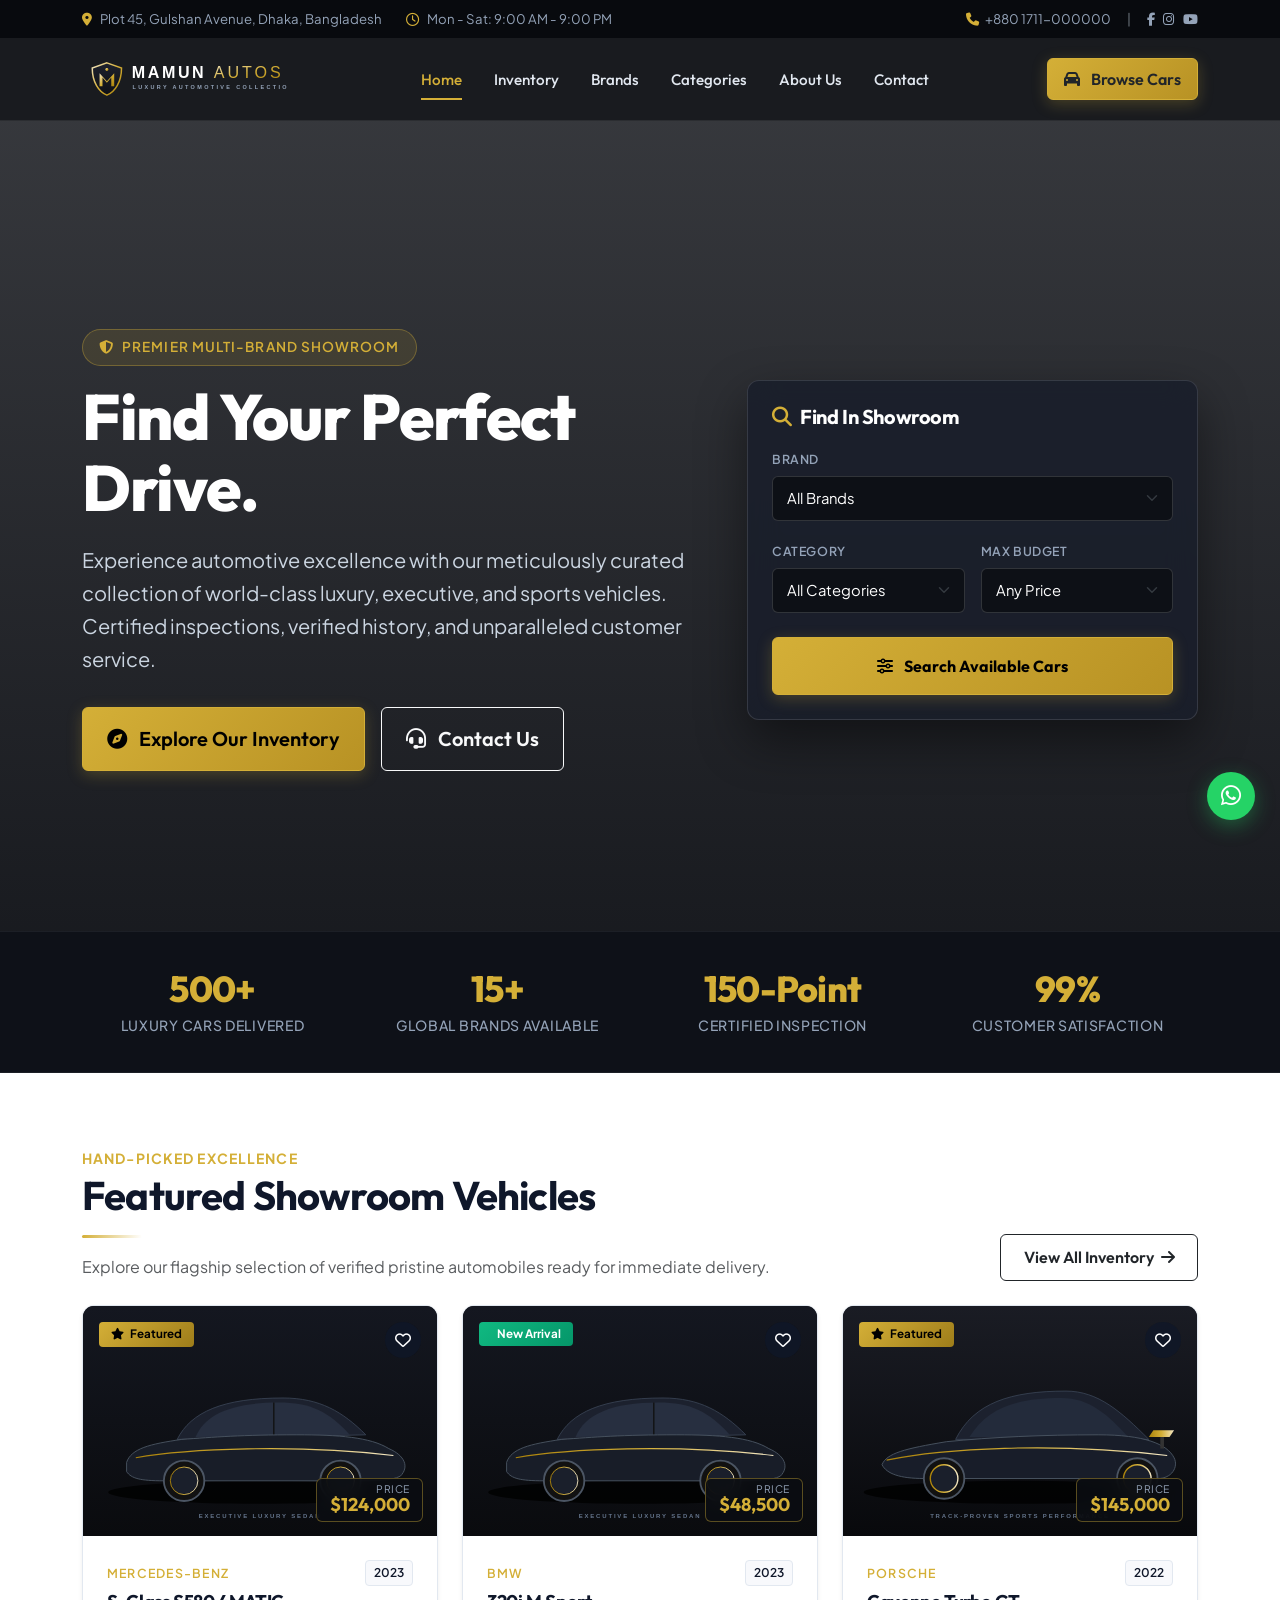
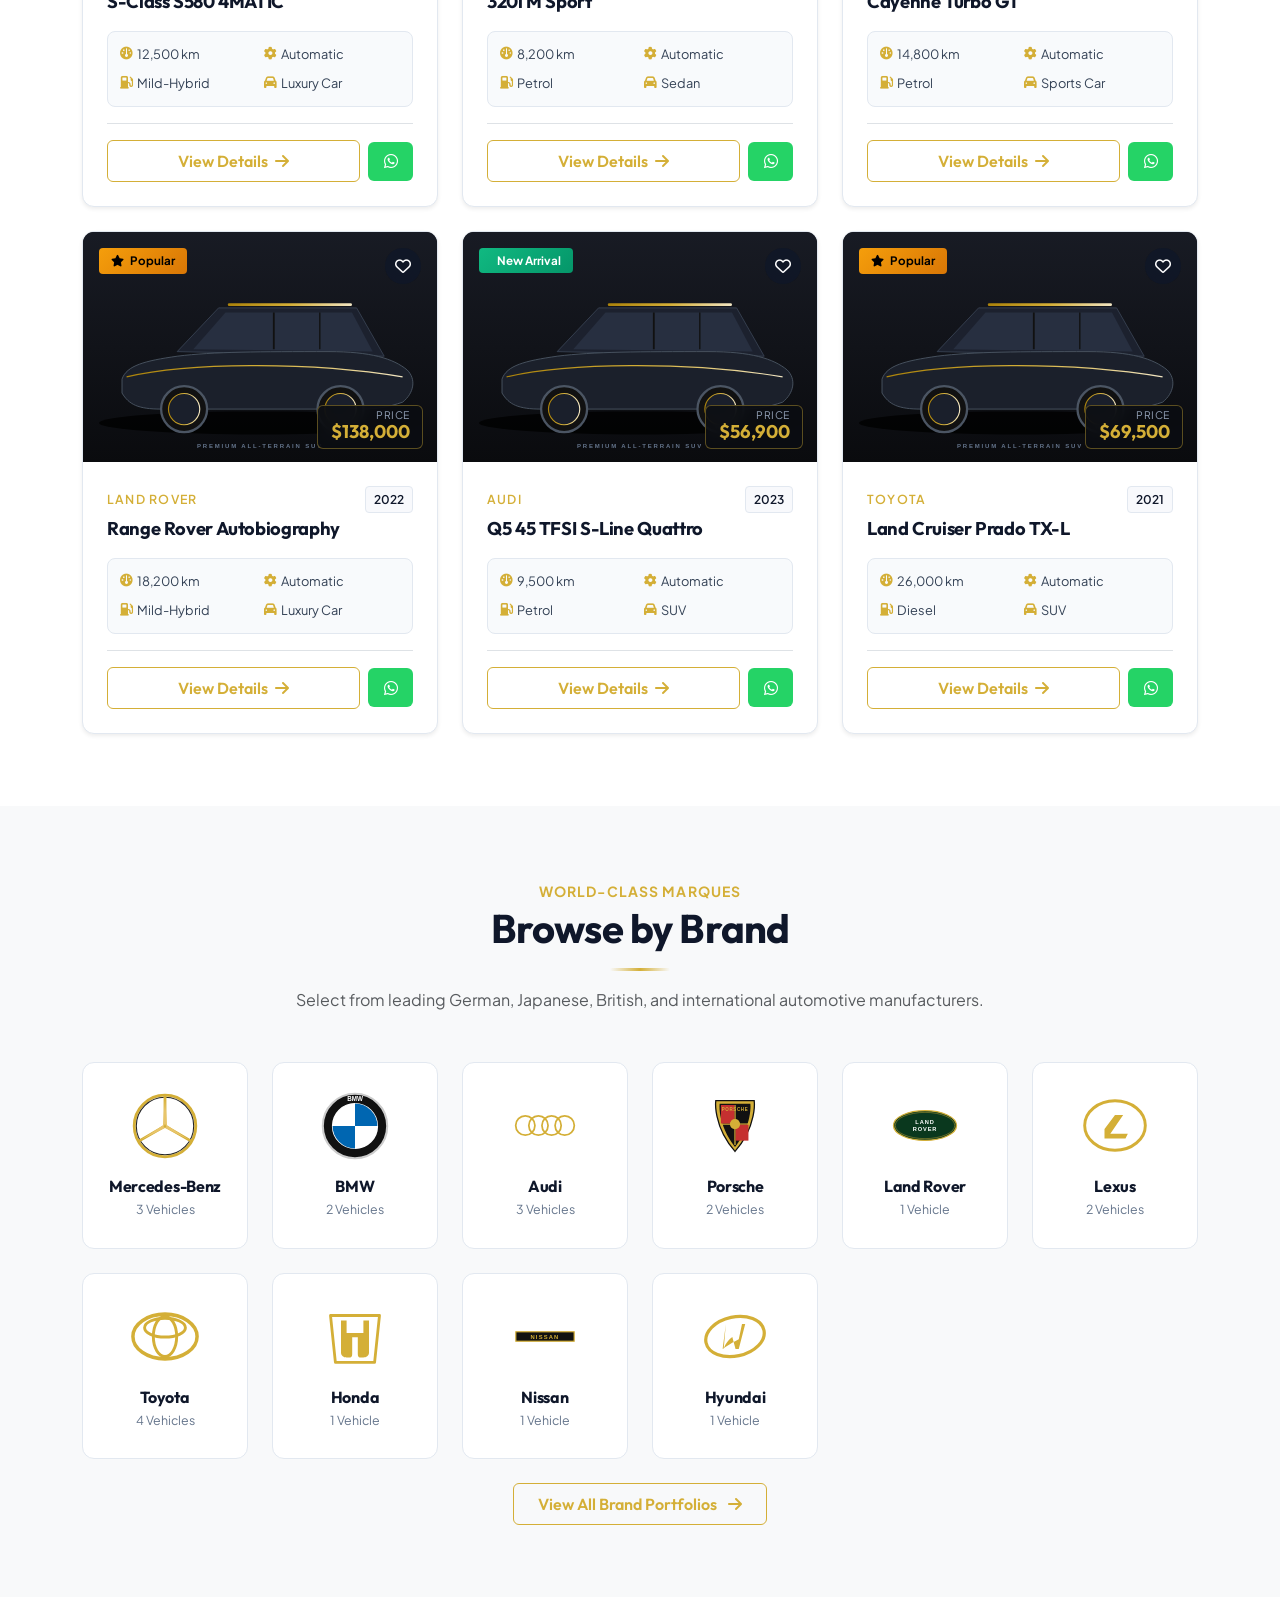
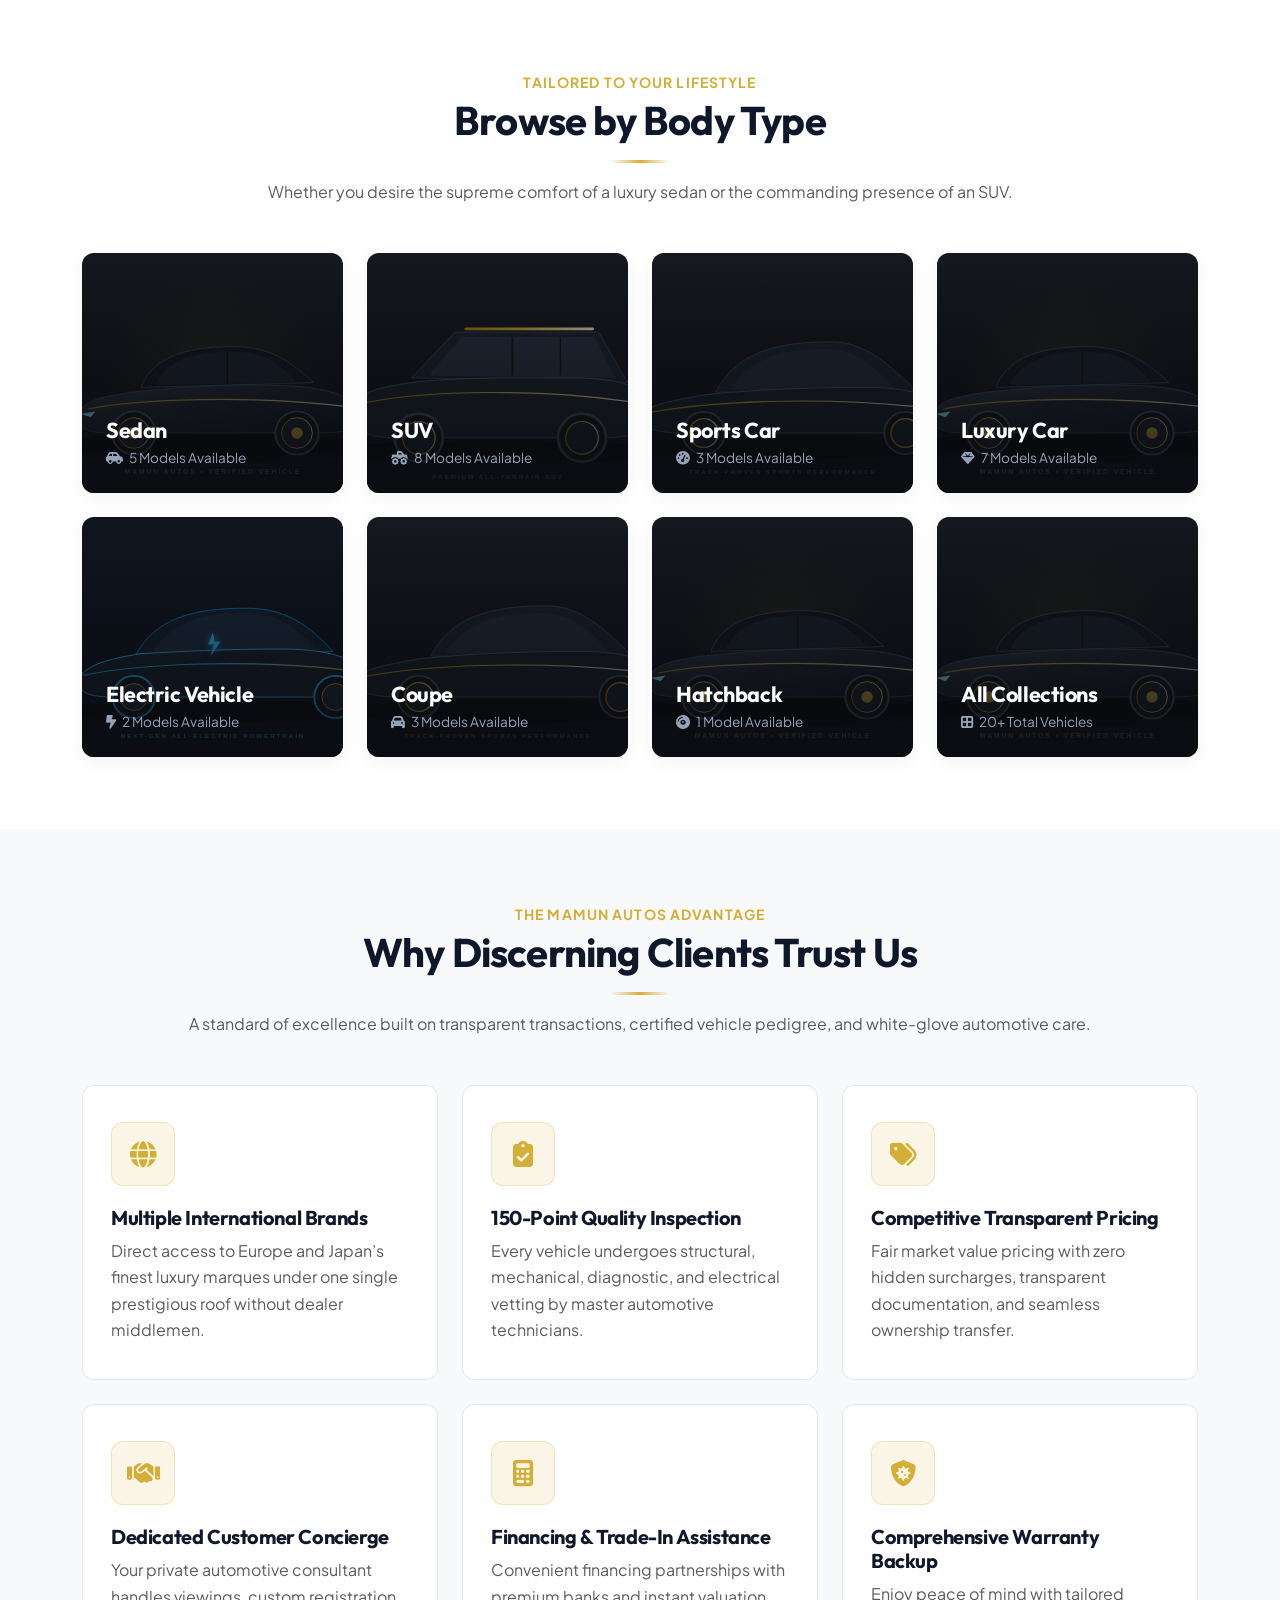
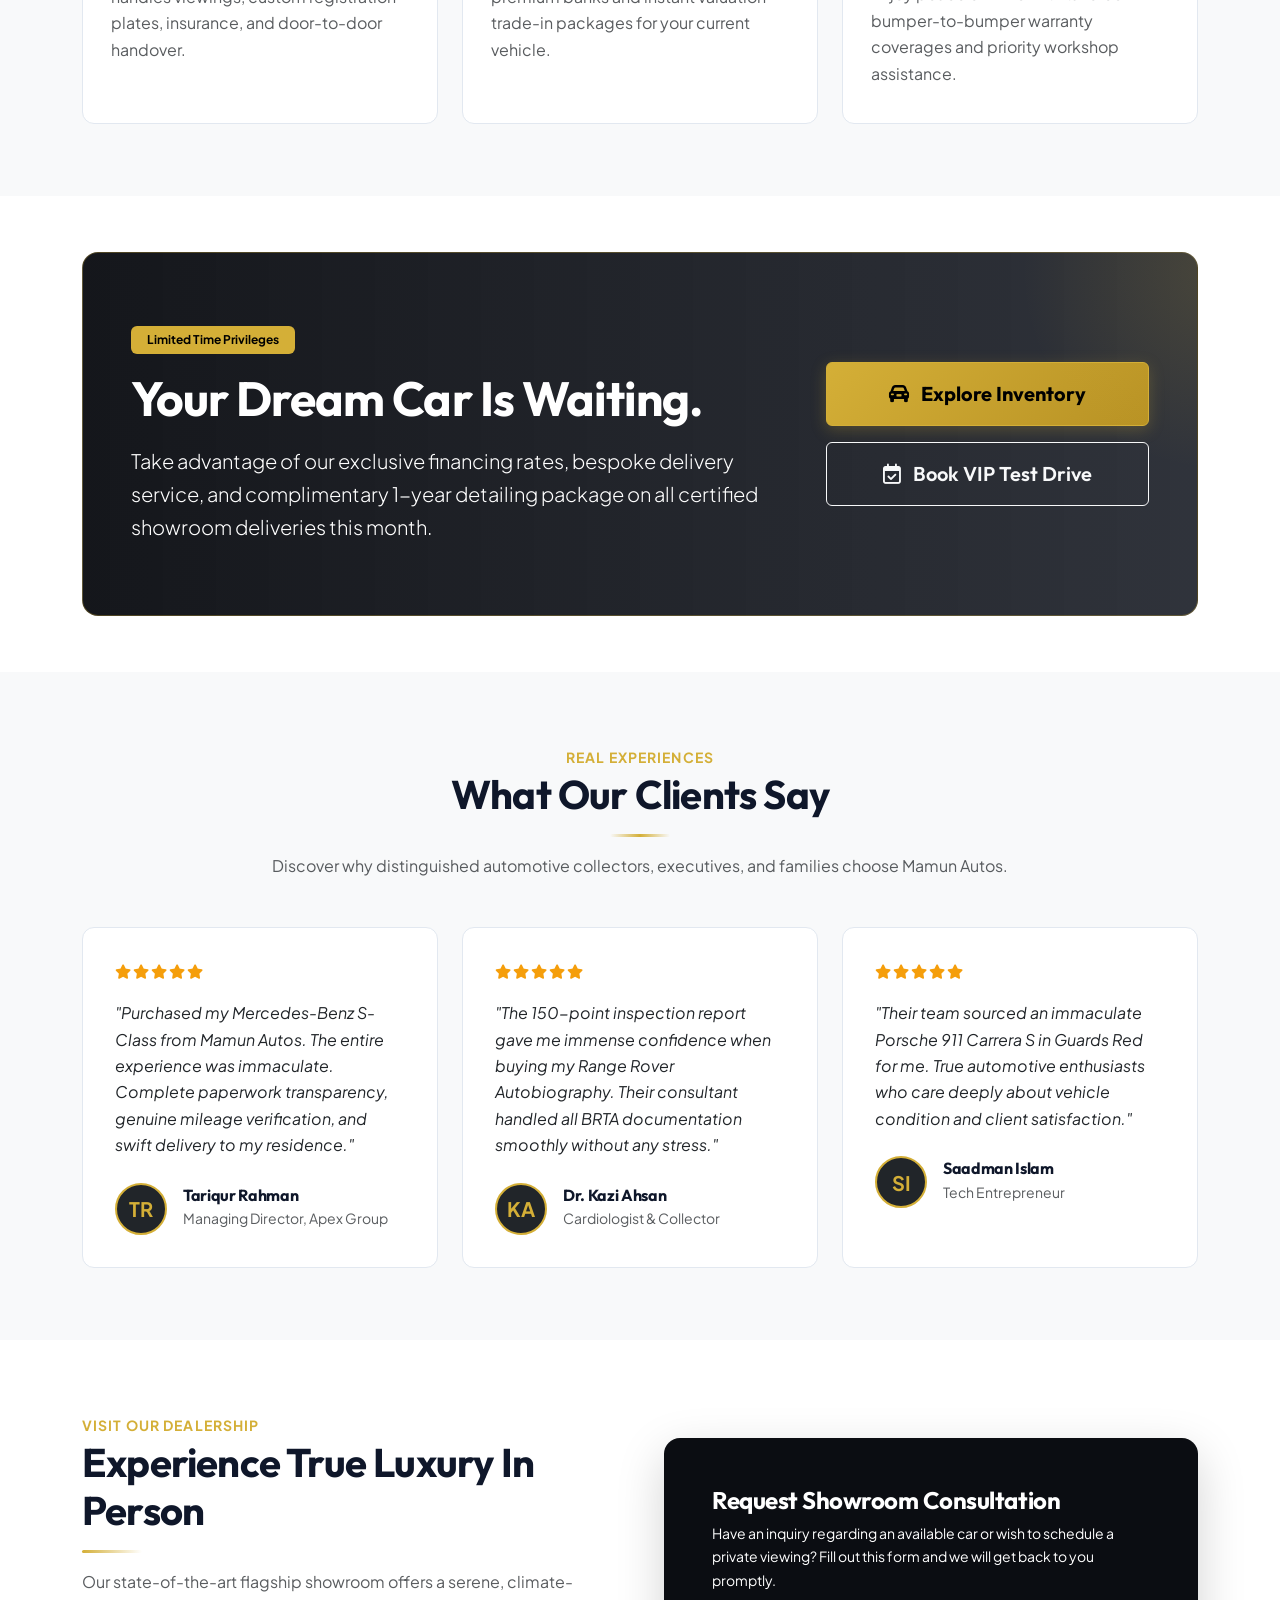
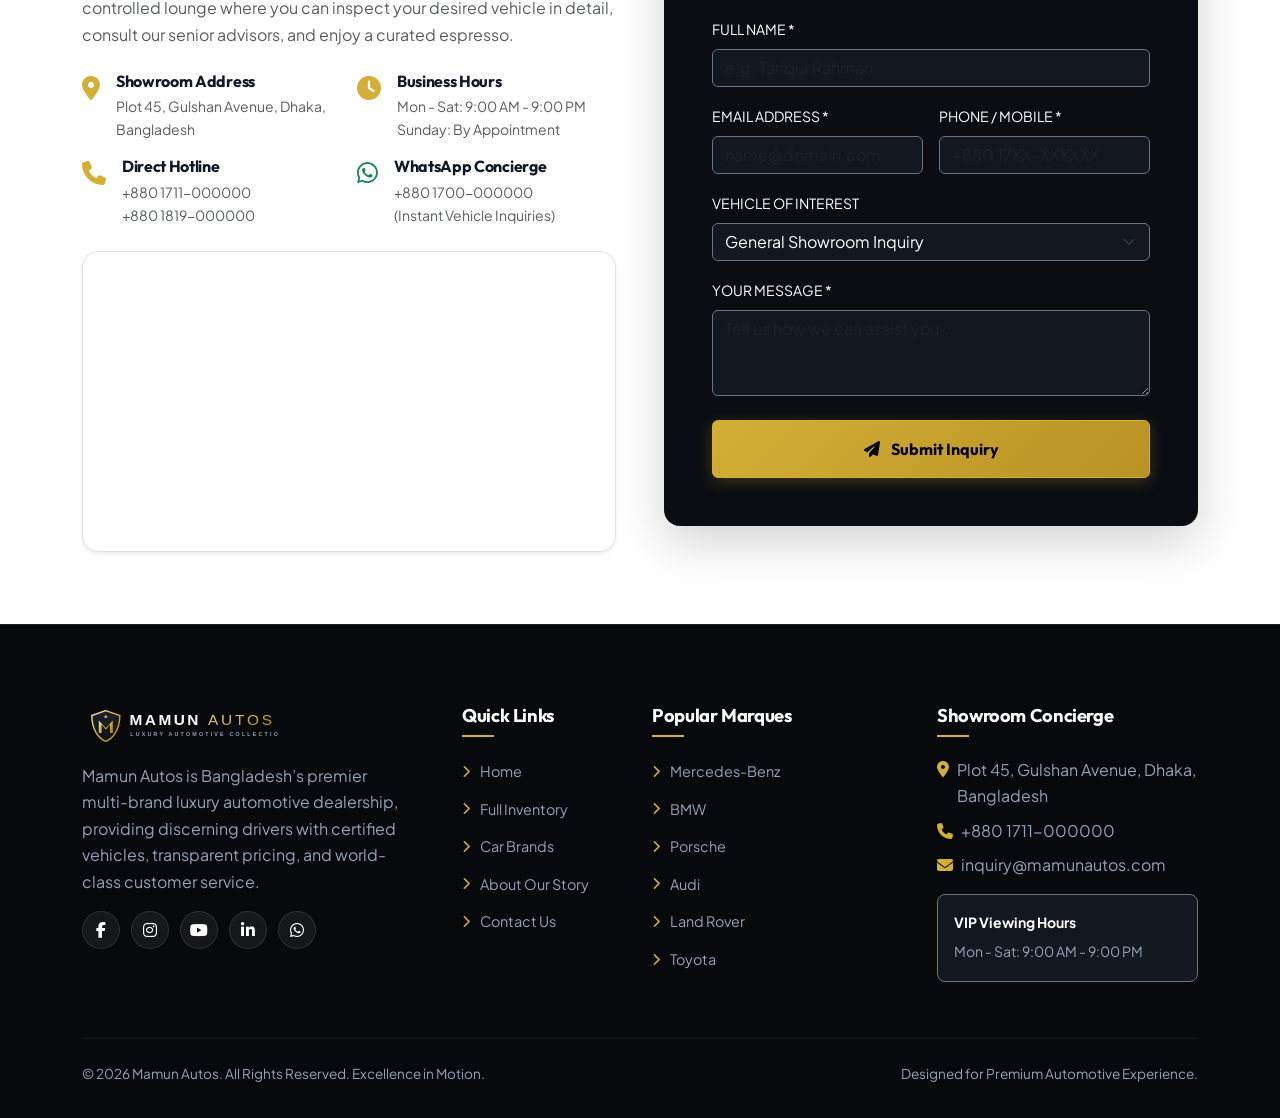
==== index.html @ 2d5beb97 "Initial Layout Designed" ====
<!DOCTYPE html>
<html lang="en">
<head>
  <meta charset="UTF-8">
  <meta name="viewport" content="width=device-width, initial-scale=1.0">
  <title>Mamun Autos | Premium & Luxury Multi-Brand Car Showroom</title>
  <meta name="description" content="Discover premium luxury and sports automobiles at Mamun Autos. Authorized international multi-brand car showroom featuring Mercedes-Benz, BMW, Porsche, Audi, Range Rover, and Toyota.">
  
  <!-- Favicon -->
  <link rel="icon" type="image/svg+xml" href="assets/images/brands/mercedes.svg">
  
  <!-- Google Fonts: Outfit & Plus Jakarta Sans -->
  <link rel="preconnect" href="https://fonts.googleapis.com">
  <link rel="preconnect" href="https://fonts.gstatic.com" crossorigin>
  <link href="https://fonts.googleapis.com/css2?family=Outfit:wght@400;500;600;700;800&family=Plus+Jakarta+Sans:wght@400;500;600;700&display=swap" rel="stylesheet">
  
  <!-- Bootstrap 5.3 CSS -->
  <link href="https://cdn.jsdelivr.net/npm/bootstrap@5.3.3/dist/css/bootstrap.min.css" rel="stylesheet">
  
  <!-- Font Awesome Icons -->
  <link rel="stylesheet" href="https://cdnjs.cloudflare.com/ajax/libs/font-awesome/6.5.1/css/all.min.css">
  
  <!-- Custom Stylesheet -->
  <link rel="stylesheet" href="assets/css/style.css">
</head>
<body>

  <!-- Top Announcement Bar -->
  <div class="top-bar py-2 d-none d-md-block">
    <div class="container">
      <div class="row align-items-center">
        <div class="col-md-7">
          <div class="d-flex align-items-center gap-4">
            <span><i class="fa-solid fa-location-dot text-gold me-2"></i>Plot 45, Gulshan Avenue, Dhaka, Bangladesh</span>
            <span><i class="fa-regular fa-clock text-gold me-2"></i>Mon - Sat: 9:00 AM - 9:00 PM</span>
          </div>
        </div>
        <div class="col-md-5 text-end">
          <div class="d-flex align-items-center justify-content-end gap-3">
            <a href="tel:+8801711000000"><i class="fa-solid fa-phone text-gold me-1"></i> +880 1711-000000</a>
            <span class="text-secondary">|</span>
            <div class="d-inline-flex gap-2">
              <a href="https://facebook.com" target="_blank" aria-label="Facebook"><i class="fa-brands fa-facebook-f"></i></a>
              <a href="https://instagram.com" target="_blank" aria-label="Instagram"><i class="fa-brands fa-instagram"></i></a>
              <a href="https://youtube.com" target="_blank" aria-label="YouTube"><i class="fa-brands fa-youtube"></i></a>
            </div>
          </div>
        </div>
      </div>
    </div>
  </div>

  <!-- Main Navigation Bar -->
  <nav class="navbar navbar-expand-lg navbar-custom sticky-top">
    <div class="container">
      <a class="navbar-brand d-flex align-items-center" href="index.html">
        <img src="assets/images/logo.svg" alt="Mamun Autos Logo" height="42">
      </a>
      
      <button class="navbar-toggler border-0 text-white" type="button" data-bs-toggle="collapse" data-bs-target="#navbarContent" aria-controls="navbarContent" aria-expanded="false" aria-label="Toggle navigation">
        <i class="fa-solid fa-bars fs-3 text-gold"></i>
      </button>

      <div class="collapse navbar-collapse" id="navbarContent">
        <ul class="navbar-nav mx-auto mb-2 mb-lg-0">
          <li class="nav-item">
            <a class="nav-link active" href="index.html">Home</a>
          </li>
          <li class="nav-item">
            <a class="nav-link" href="inventory.html">Inventory</a>
          </li>
          <li class="nav-item">
            <a class="nav-link" href="brands.html">Brands</a>
          </li>
          <li class="nav-item">
            <a class="nav-link" href="#categoriesSection">Categories</a>
          </li>
          <li class="nav-item">
            <a class="nav-link" href="about.html">About Us</a>
          </li>
          <li class="nav-item">
            <a class="nav-link" href="contact.html">Contact</a>
          </li>
        </ul>
        
        <div class="d-flex align-items-center gap-3">
          <a href="inventory.html" class="btn btn-gold text-dark px-3 py-2 fw-semibold">
            <i class="fa-solid fa-car me-2"></i> Browse Cars
          </a>
        </div>
      </div>
    </div>
  </nav>

  <!-- Hero Section -->
  <header class="hero-section">
    <div class="container">
      <div class="row align-items-center">
        <div class="col-lg-7 mb-5 mb-lg-0">
          <span class="hero-badge mb-3">
            <i class="fa-solid fa-shield-halved"></i> Premier Multi-Brand Showroom
          </span>
          <h1 class="hero-title">Find Your Perfect Drive.</h1>
          <p class="hero-lead">
            Experience automotive excellence with our meticulously curated collection of world-class luxury, executive, and sports vehicles. Certified inspections, verified history, and unparalleled customer service.
          </p>
          <div class="d-flex flex-wrap gap-3">
            <a href="inventory.html" class="btn btn-gold btn-lg px-4 py-3">
              <i class="fa-solid fa-compass me-2"></i> Explore Our Inventory
            </a>
            <a href="contact.html" class="btn btn-outline-light btn-lg px-4 py-3">
              <i class="fa-solid fa-headset me-2"></i> Contact Us
            </a>
          </div>
        </div>
        
        <div class="col-lg-5">
          <!-- Hero Search Box -->
          <div class="hero-search-box">
            <div class="d-flex align-items-center gap-2 mb-3">
              <i class="fa-solid fa-magnifying-glass text-gold fs-5"></i>
              <h5 class="text-white mb-0 font-heading">Find In Showroom</h5>
            </div>
            
            <form id="heroSearchForm" class="row g-3">
              <div class="col-12">
                <label for="heroSearchBrand" class="form-label">Brand</label>
                <select id="heroSearchBrand" class="form-select">
                  <option value="all">All Brands</option>
                  <option value="Mercedes-Benz">Mercedes-Benz</option>
                  <option value="BMW">BMW</option>
                  <option value="Porsche">Porsche</option>
                  <option value="Audi">Audi</option>
                  <option value="Land Rover">Land Rover</option>
                  <option value="Lexus">Lexus</option>
                  <option value="Toyota">Toyota</option>
                  <option value="Honda">Honda</option>
                  <option value="Nissan">Nissan</option>
                  <option value="Hyundai">Hyundai</option>
                </select>
              </div>

              <div class="col-md-6">
                <label for="heroSearchCategory" class="form-label">Category</label>
                <select id="heroSearchCategory" class="form-select">
                  <option value="all">All Categories</option>
                  <option value="Sedan">Sedan</option>
                  <option value="SUV">SUV</option>
                  <option value="Sports Car">Sports Car</option>
                  <option value="Luxury Car">Luxury Car</option>
                  <option value="Electric Vehicle">Electric Vehicle</option>
                </select>
              </div>

              <div class="col-md-6">
                <label for="heroSearchPrice" class="form-label">Max Budget</label>
                <select id="heroSearchPrice" class="form-select">
                  <option value="all">Any Price</option>
                  <option value="40000">Under $40,000</option>
                  <option value="70000">Under $70,000</option>
                  <option value="100000">Under $100,000</option>
                  <option value="150000">Under $150,000</option>
                </select>
              </div>

              <div class="col-12 mt-4">
                <button type="submit" class="btn btn-gold w-100 py-3 fw-bold">
                  <i class="fa-solid fa-sliders me-2"></i> Search Available Cars
                </button>
              </div>
            </form>
          </div>
        </div>
      </div>
    </div>
  </header>

  <!-- Key Statistics Ribbon -->
  <section class="stats-ribbon">
    <div class="container">
      <div class="row g-4 text-center">
        <div class="col-6 col-md-3">
          <div class="stat-item">
            <h3>500+</h3>
            <p>Luxury Cars Delivered</p>
          </div>
        </div>
        <div class="col-6 col-md-3">
          <div class="stat-item">
            <h3>15+</h3>
            <p>Global Brands Available</p>
          </div>
        </div>
        <div class="col-6 col-md-3">
          <div class="stat-item">
            <h3>150-Point</h3>
            <p>Certified Inspection</p>
          </div>
        </div>
        <div class="col-6 col-md-3">
          <div class="stat-item">
            <h3>99%</h3>
            <p>Customer Satisfaction</p>
          </div>
        </div>
      </div>
    </div>
  </section>

  <!-- Featured Cars Section -->
  <section class="py-5 bg-white" id="featuredSection">
    <div class="container py-4">
      <div class="row align-items-end mb-4">
        <div class="col-lg-8">
          <span class="text-gold fw-bold text-uppercase tracking-wider small">Hand-Picked Excellence</span>
          <h2 class="display-6 fw-bold mb-2">Featured Showroom Vehicles</h2>
          <div class="gold-divider"></div>
          <p class="text-muted mb-0">Explore our flagship selection of verified pristine automobiles ready for immediate delivery.</p>
        </div>
        <div class="col-lg-4 text-lg-end mt-3 mt-lg-0">
          <a href="inventory.html" class="btn btn-outline-dark fw-semibold">
            View All Inventory <i class="fa-solid fa-arrow-right ms-1"></i>
          </a>
        </div>
      </div>

      <!-- Featured Car Cards Container -->
      <div class="row g-4" id="homeFeaturedCars">
        <!-- Rendered dynamically by script -->
      </div>
    </div>
  </section>

  <!-- Browse by Brand Section -->
  <section class="py-5 bg-light" id="brandsSection">
    <div class="container py-4">
      <div class="text-center max-w-700 mx-auto mb-5">
        <span class="text-gold fw-bold text-uppercase tracking-wider small">World-Class Marques</span>
        <h2 class="display-6 fw-bold mb-2">Browse by Brand</h2>
        <div class="gold-divider center"></div>
        <p class="text-muted">Select from leading German, Japanese, British, and international automotive manufacturers.</p>
      </div>

      <div class="row g-3 g-md-4">
        <!-- Brand Cards -->
        <div class="col-6 col-md-4 col-lg-2-4 col-xl-2">
          <a href="inventory.html?brand=Mercedes-Benz" class="brand-card">
            <div class="brand-logo-wrap">
              <img src="assets/images/brands/mercedes.svg" alt="Mercedes-Benz">
            </div>
            <h6 class="brand-name">Mercedes-Benz</h6>
            <span class="brand-count">3 Vehicles</span>
          </a>
        </div>
        <div class="col-6 col-md-4 col-lg-2-4 col-xl-2">
          <a href="inventory.html?brand=BMW" class="brand-card">
            <div class="brand-logo-wrap">
              <img src="assets/images/brands/bmw.svg" alt="BMW">
            </div>
            <h6 class="brand-name">BMW</h6>
            <span class="brand-count">2 Vehicles</span>
          </a>
        </div>
        <div class="col-6 col-md-4 col-lg-2-4 col-xl-2">
          <a href="inventory.html?brand=Audi" class="brand-card">
            <div class="brand-logo-wrap">
              <img src="assets/images/brands/audi.svg" alt="Audi">
            </div>
            <h6 class="brand-name">Audi</h6>
            <span class="brand-count">3 Vehicles</span>
          </a>
        </div>
        <div class="col-6 col-md-4 col-lg-2-4 col-xl-2">
          <a href="inventory.html?brand=Porsche" class="brand-card">
            <div class="brand-logo-wrap">
              <img src="assets/images/brands/porsche.svg" alt="Porsche">
            </div>
            <h6 class="brand-name">Porsche</h6>
            <span class="brand-count">2 Vehicles</span>
          </a>
        </div>
        <div class="col-6 col-md-4 col-lg-2-4 col-xl-2">
          <a href="inventory.html?brand=Land%20Rover" class="brand-card">
            <div class="brand-logo-wrap">
              <img src="assets/images/brands/land-rover.svg" alt="Land Rover">
            </div>
            <h6 class="brand-name">Land Rover</h6>
            <span class="brand-count">1 Vehicle</span>
          </a>
        </div>
        <div class="col-6 col-md-4 col-lg-2-4 col-xl-2">
          <a href="inventory.html?brand=Lexus" class="brand-card">
            <div class="brand-logo-wrap">
              <img src="assets/images/brands/lexus.svg" alt="Lexus">
            </div>
            <h6 class="brand-name">Lexus</h6>
            <span class="brand-count">2 Vehicles</span>
          </a>
        </div>
        <div class="col-6 col-md-4 col-lg-2-4 col-xl-2">
          <a href="inventory.html?brand=Toyota" class="brand-card">
            <div class="brand-logo-wrap">
              <img src="assets/images/brands/toyota.svg" alt="Toyota">
            </div>
            <h6 class="brand-name">Toyota</h6>
            <span class="brand-count">4 Vehicles</span>
          </a>
        </div>
        <div class="col-6 col-md-4 col-lg-2-4 col-xl-2">
          <a href="inventory.html?brand=Honda" class="brand-card">
            <div class="brand-logo-wrap">
              <img src="assets/images/brands/honda.svg" alt="Honda">
            </div>
            <h6 class="brand-name">Honda</h6>
            <span class="brand-count">1 Vehicle</span>
          </a>
        </div>
        <div class="col-6 col-md-4 col-lg-2-4 col-xl-2">
          <a href="inventory.html?brand=Nissan" class="brand-card">
            <div class="brand-logo-wrap">
              <img src="assets/images/brands/nissan.svg" alt="Nissan">
            </div>
            <h6 class="brand-name">Nissan</h6>
            <span class="brand-count">1 Vehicle</span>
          </a>
        </div>
        <div class="col-6 col-md-4 col-lg-2-4 col-xl-2">
          <a href="inventory.html?brand=Hyundai" class="brand-card">
            <div class="brand-logo-wrap">
              <img src="assets/images/brands/hyundai.svg" alt="Hyundai">
            </div>
            <h6 class="brand-name">Hyundai</h6>
            <span class="brand-count">1 Vehicle</span>
          </a>
        </div>
      </div>

      <div class="text-center mt-4">
        <a href="brands.html" class="btn btn-outline-gold px-4 py-2">
          View All Brand Portfolios <i class="fa-solid fa-arrow-right ms-2"></i>
        </a>
      </div>
    </div>
  </section>

  <!-- Browse by Category Section -->
  <section class="py-5 bg-white" id="categoriesSection">
    <div class="container py-4">
      <div class="text-center max-w-700 mx-auto mb-5">
        <span class="text-gold fw-bold text-uppercase tracking-wider small">Tailored to Your Lifestyle</span>
        <h2 class="display-6 fw-bold mb-2">Browse by Body Type</h2>
        <div class="gold-divider center"></div>
        <p class="text-muted">Whether you desire the supreme comfort of a luxury sedan or the commanding presence of an SUV.</p>
      </div>

      <div class="row g-4">
        <div class="col-12 col-sm-6 col-lg-3">
          <a href="inventory.html?category=Sedan" class="category-card">
            <img src="https://images.unsplash.com/photo-1617814076367-b759c7d7e738?auto=format&fit=crop&w=600&q=80" alt="Sedan Category" onerror="this.src='assets/images/cars/placeholder-car.svg'">
            <div class="category-overlay">
              <h5 class="category-title">Sedan</h5>
              <span class="category-count"><i class="fa-solid fa-car-side me-1"></i> 5 Models Available</span>
            </div>
          </a>
        </div>
        <div class="col-12 col-sm-6 col-lg-3">
          <a href="inventory.html?category=SUV" class="category-card">
            <img src="https://images.unsplash.com/photo-1563720223185-11003d516935?auto=format&fit=crop&w=600&q=80" alt="SUV Category" onerror="this.src='assets/images/cars/placeholder-suv.svg'">
            <div class="category-overlay">
              <h5 class="category-title">SUV</h5>
              <span class="category-count"><i class="fa-solid fa-truck-monster me-1"></i> 8 Models Available</span>
            </div>
          </a>
        </div>
        <div class="col-12 col-sm-6 col-lg-3">
          <a href="inventory.html?category=Sports%20Car" class="category-card">
            <img src="https://images.unsplash.com/photo-1614162692292-7ac56d7f7f1e?auto=format&fit=crop&w=600&q=80" alt="Sports Car Category" onerror="this.src='assets/images/cars/placeholder-sports.svg'">
            <div class="category-overlay">
              <h5 class="category-title">Sports Car</h5>
              <span class="category-count"><i class="fa-solid fa-gauge-high me-1"></i> 3 Models Available</span>
            </div>
          </a>
        </div>
        <div class="col-12 col-sm-6 col-lg-3">
          <a href="inventory.html?category=Luxury%20Car" class="category-card">
            <img src="https://images.unsplash.com/photo-1603584173870-7f23fdae1b7a?auto=format&fit=crop&w=600&q=80" alt="Luxury Car Category" onerror="this.src='assets/images/cars/placeholder-car.svg'">
            <div class="category-overlay">
              <h5 class="category-title">Luxury Car</h5>
              <span class="category-count"><i class="fa-solid fa-gem me-1"></i> 7 Models Available</span>
            </div>
          </a>
        </div>
        <div class="col-12 col-sm-6 col-lg-3">
          <a href="inventory.html?category=Electric%20Vehicle" class="category-card">
            <img src="https://images.unsplash.com/photo-1580273916550-e323be2ae537?auto=format&fit=crop&w=600&q=80" alt="Electric Vehicles" onerror="this.src='assets/images/cars/placeholder-electric.svg'">
            <div class="category-overlay">
              <h5 class="category-title">Electric Vehicle</h5>
              <span class="category-count"><i class="fa-solid fa-bolt-lightning me-1"></i> 2 Models Available</span>
            </div>
          </a>
        </div>
        <div class="col-12 col-sm-6 col-lg-3">
          <a href="inventory.html?category=Coupe" class="category-card">
            <img src="https://images.unsplash.com/photo-1503376780353-7e6692767b70?auto=format&fit=crop&w=600&q=80" alt="Coupe Category" onerror="this.src='assets/images/cars/placeholder-sports.svg'">
            <div class="category-overlay">
              <h5 class="category-title">Coupe</h5>
              <span class="category-count"><i class="fa-solid fa-car me-1"></i> 3 Models Available</span>
            </div>
          </a>
        </div>
        <div class="col-12 col-sm-6 col-lg-3">
          <a href="inventory.html?category=Hatchback" class="category-card">
            <img src="https://images.unsplash.com/photo-1590362891991-f776e747a588?auto=format&fit=crop&w=600&q=80" alt="Hatchback Category" onerror="this.src='assets/images/cars/placeholder-car.svg'">
            <div class="category-overlay">
              <h5 class="category-title">Hatchback</h5>
              <span class="category-count"><i class="fa-solid fa-compact-disc me-1"></i> 1 Model Available</span>
            </div>
          </a>
        </div>
        <div class="col-12 col-sm-6 col-lg-3">
          <a href="inventory.html" class="category-card">
            <img src="https://images.unsplash.com/photo-1555215695-3004980ad54e?auto=format&fit=crop&w=600&q=80" alt="All Collections" onerror="this.src='assets/images/cars/placeholder-car.svg'">
            <div class="category-overlay">
              <h5 class="category-title">All Collections</h5>
              <span class="category-count"><i class="fa-solid fa-border-all me-1"></i> 20+ Total Vehicles</span>
            </div>
          </a>
        </div>
      </div>
    </div>
  </section>

  <!-- Why Choose Us Section -->
  <section class="py-5 bg-light" id="whyChooseUs">
    <div class="container py-4">
      <div class="text-center max-w-700 mx-auto mb-5">
        <span class="text-gold fw-bold text-uppercase tracking-wider small">The Mamun Autos Advantage</span>
        <h2 class="display-6 fw-bold mb-2">Why Discerning Clients Trust Us</h2>
        <div class="gold-divider center"></div>
        <p class="text-muted">A standard of excellence built on transparent transactions, certified vehicle pedigree, and white-glove automotive care.</p>
      </div>

      <div class="row g-4">
        <div class="col-md-6 col-lg-4">
          <div class="feature-box">
            <div class="feature-icon-wrap">
              <i class="fa-solid fa-globe"></i>
            </div>
            <h5 class="fw-bold mb-2">Multiple International Brands</h5>
            <p class="text-muted mb-0">Direct access to Europe and Japan’s finest luxury marques under one single prestigious roof without dealer middlemen.</p>
          </div>
        </div>

        <div class="col-md-6 col-lg-4">
          <div class="feature-box">
            <div class="feature-icon-wrap">
              <i class="fa-solid fa-clipboard-check"></i>
            </div>
            <h5 class="fw-bold mb-2">150-Point Quality Inspection</h5>
            <p class="text-muted mb-0">Every vehicle undergoes structural, mechanical, diagnostic, and electrical vetting by master automotive technicians.</p>
          </div>
        </div>

        <div class="col-md-6 col-lg-4">
          <div class="feature-box">
            <div class="feature-icon-wrap">
              <i class="fa-solid fa-tags"></i>
            </div>
            <h5 class="fw-bold mb-2">Competitive Transparent Pricing</h5>
            <p class="text-muted mb-0">Fair market value pricing with zero hidden surcharges, transparent documentation, and seamless ownership transfer.</p>
          </div>
        </div>

        <div class="col-md-6 col-lg-4">
          <div class="feature-box">
            <div class="feature-icon-wrap">
              <i class="fa-solid fa-handshake"></i>
            </div>
            <h5 class="fw-bold mb-2">Dedicated Customer Concierge</h5>
            <p class="text-muted mb-0">Your private automotive consultant handles viewings, custom registration plates, insurance, and door-to-door handover.</p>
          </div>
        </div>

        <div class="col-md-6 col-lg-4">
          <div class="feature-box">
            <div class="feature-icon-wrap">
              <i class="fa-solid fa-calculator"></i>
            </div>
            <h5 class="fw-bold mb-2">Financing & Trade-In Assistance</h5>
            <p class="text-muted mb-0">Convenient financing partnerships with premium banks and instant valuation trade-in packages for your current vehicle.</p>
          </div>
        </div>

        <div class="col-md-6 col-lg-4">
          <div class="feature-box">
            <div class="feature-icon-wrap">
              <i class="fa-solid fa-shield-virus"></i>
            </div>
            <h5 class="fw-bold mb-2">Comprehensive Warranty Backup</h5>
            <p class="text-muted mb-0">Enjoy peace of mind with tailored bumper-to-bumper warranty coverages and priority workshop assistance.</p>
          </div>
        </div>
      </div>
    </div>
  </section>

  <!-- Promotional Banner Section -->
  <section class="py-5 bg-white">
    <div class="container py-2">
      <div class="promo-banner text-white">
        <div class="row align-items-center">
          <div class="col-lg-8 mb-4 mb-lg-0">
            <span class="badge bg-gold mb-3 px-3 py-2 text-dark fw-bold">Limited Time Privileges</span>
            <h2 class="display-5 fw-bold mb-3 text-white">Your Dream Car Is Waiting.</h2>
            <p class="lead text-silver mb-0" style="max-width: 650px;">
              Take advantage of our exclusive financing rates, bespoke delivery service, and complimentary 1-year detailing package on all certified showroom deliveries this month.
            </p>
          </div>
          <div class="col-lg-4 text-lg-end">
            <div class="d-flex flex-column flex-sm-row flex-lg-column gap-3 justify-content-lg-end">
              <a href="inventory.html" class="btn btn-gold btn-lg px-4 py-3 fw-bold">
                <i class="fa-solid fa-car-rear me-2"></i> Explore Inventory
              </a>
              <a href="contact.html" class="btn btn-outline-light btn-lg px-4 py-3">
                <i class="fa-regular fa-calendar-check me-2"></i> Book VIP Test Drive
              </a>
            </div>
          </div>
        </div>
      </div>
    </div>
  </section>

  <!-- Customer Testimonials Section -->
  <section class="py-5 bg-light" id="testimonialsSection">
    <div class="container py-4">
      <div class="text-center max-w-700 mx-auto mb-5">
        <span class="text-gold fw-bold text-uppercase tracking-wider small">Real Experiences</span>
        <h2 class="display-6 fw-bold mb-2">What Our Clients Say</h2>
        <div class="gold-divider center"></div>
        <p class="text-muted">Discover why distinguished automotive collectors, executives, and families choose Mamun Autos.</p>
      </div>

      <div class="row g-4">
        <div class="col-md-4">
          <div class="testimonial-card">
            <div class="client-rating">
              <i class="fa-solid fa-star"></i>
              <i class="fa-solid fa-star"></i>
              <i class="fa-solid fa-star"></i>
              <i class="fa-solid fa-star"></i>
              <i class="fa-solid fa-star"></i>
            </div>
            <p class="text-body mb-4 fst-italic">
              "Purchased my Mercedes-Benz S-Class from Mamun Autos. The entire experience was immaculate. Complete paperwork transparency, genuine mileage verification, and swift delivery to my residence."
            </p>
            <div class="d-flex align-items-center gap-3">
              <div class="client-avatar bg-dark text-gold d-flex align-items-center justify-content-center fw-bold fs-5">
                TR
              </div>
              <div>
                <h6 class="mb-0 fw-bold">Tariqur Rahman</h6>
                <span class="text-muted small">Managing Director, Apex Group</span>
              </div>
            </div>
          </div>
        </div>

        <div class="col-md-4">
          <div class="testimonial-card">
            <div class="client-rating">
              <i class="fa-solid fa-star"></i>
              <i class="fa-solid fa-star"></i>
              <i class="fa-solid fa-star"></i>
              <i class="fa-solid fa-star"></i>
              <i class="fa-solid fa-star"></i>
            </div>
            <p class="text-body mb-4 fst-italic">
              "The 150-point inspection report gave me immense confidence when buying my Range Rover Autobiography. Their consultant handled all BRTA documentation smoothly without any stress."
            </p>
            <div class="d-flex align-items-center gap-3">
              <div class="client-avatar bg-dark text-gold d-flex align-items-center justify-content-center fw-bold fs-5">
                KA
              </div>
              <div>
                <h6 class="mb-0 fw-bold">Dr. Kazi Ahsan</h6>
                <span class="text-muted small">Cardiologist & Collector</span>
              </div>
            </div>
          </div>
        </div>

        <div class="col-md-4">
          <div class="testimonial-card">
            <div class="client-rating">
              <i class="fa-solid fa-star"></i>
              <i class="fa-solid fa-star"></i>
              <i class="fa-solid fa-star"></i>
              <i class="fa-solid fa-star"></i>
              <i class="fa-solid fa-star"></i>
            </div>
            <p class="text-body mb-4 fst-italic">
              "Their team sourced an immaculate Porsche 911 Carrera S in Guards Red for me. True automotive enthusiasts who care deeply about vehicle condition and client satisfaction."
            </p>
            <div class="d-flex align-items-center gap-3">
              <div class="client-avatar bg-dark text-gold d-flex align-items-center justify-content-center fw-bold fs-5">
                SI
              </div>
              <div>
                <h6 class="mb-0 fw-bold">Saadman Islam</h6>
                <span class="text-muted small">Tech Entrepreneur</span>
              </div>
            </div>
          </div>
        </div>
      </div>
    </div>
  </section>

  <!-- Showroom Visit & Contact Preview -->
  <section class="py-5 bg-white" id="showroomSection">
    <div class="container py-4">
      <div class="row g-5 align-items-center">
        <div class="col-lg-6">
          <span class="text-gold fw-bold text-uppercase tracking-wider small">Visit Our Dealership</span>
          <h2 class="display-6 fw-bold mb-3">Experience True Luxury In Person</h2>
          <div class="gold-divider"></div>
          <p class="text-muted mb-4">
            Our state-of-the-art flagship showroom offers a serene, climate-controlled lounge where you can inspect your desired vehicle in detail, consult our senior advisors, and enjoy a curated espresso.
          </p>

          <div class="row g-3 mb-4">
            <div class="col-sm-6">
              <div class="d-flex gap-3">
                <i class="fa-solid fa-location-dot text-gold fs-4 mt-1"></i>
                <div>
                  <h6 class="fw-bold mb-1">Showroom Address</h6>
                  <p class="text-muted small mb-0">Plot 45, Gulshan Avenue, Dhaka, Bangladesh</p>
                </div>
              </div>
            </div>

            <div class="col-sm-6">
              <div class="d-flex gap-3">
                <i class="fa-solid fa-clock text-gold fs-4 mt-1"></i>
                <div>
                  <h6 class="fw-bold mb-1">Business Hours</h6>
                  <p class="text-muted small mb-0">Mon - Sat: 9:00 AM - 9:00 PM<br>Sunday: By Appointment</p>
                </div>
              </div>
            </div>

            <div class="col-sm-6">
              <div class="d-flex gap-3">
                <i class="fa-solid fa-phone text-gold fs-4 mt-1"></i>
                <div>
                  <h6 class="fw-bold mb-1">Direct Hotline</h6>
                  <p class="text-muted small mb-0">+880 1711-000000<br>+880 1819-000000</p>
                </div>
              </div>
            </div>

            <div class="col-sm-6">
              <div class="d-flex gap-3">
                <i class="fa-brands fa-whatsapp text-success fs-4 mt-1"></i>
                <div>
                  <h6 class="fw-bold mb-1">WhatsApp Concierge</h6>
                  <p class="text-muted small mb-0">+880 1700-000000<br>(Instant Vehicle Inquiries)</p>
                </div>
              </div>
            </div>
          </div>

          <div class="ratio ratio-16x9 rounded-4 overflow-hidden border shadow-sm">
            <iframe 
              src="https://www.google.com/maps/embed?pb=!1m18!1m12!1m3!1d14606.070624022839!2d90.4125181!3d23.7999222!2m3!1f0!2f0!3f0!3m2!1i1024!2i768!4f13.1!3m3!1m2!1s0x3755c7a0f70deb73%3A0x30c36498f90fe23!2sGulshan%2C%20Dhaka!5e0!3m2!1sen!2sbd!4v1700000000000!5m2!1sen!2sbd" 
              allowfullscreen="" 
              loading="lazy" 
              referrerpolicy="no-referrer-when-downgrade" 
              title="Mamun Autos Showroom Location">
            </iframe>
          </div>
        </div>

        <div class="col-lg-6">
          <div class="card p-4 p-md-5 border-0 shadow-lg rounded-4 bg-dark-custom text-white">
            <h4 class="text-white fw-bold mb-2">Request Showroom Consultation</h4>
            <p class="text-silver small mb-4">Have an inquiry regarding an available car or wish to schedule a private viewing? Fill out this form and we will get back to you promptly.</p>
            
            <form id="contactForm" class="needs-validation" novalidate>
              <div class="mb-3">
                <label for="contactName" class="form-label text-silver small text-uppercase">Full Name *</label>
                <input type="text" class="form-control bg-secondary-dark border-secondary text-white" id="contactName" placeholder="e.g. Tariqur Rahman" required>
                <div class="invalid-feedback">Please provide your full name.</div>
              </div>

              <div class="row g-3 mb-3">
                <div class="col-md-6">
                  <label for="contactEmail" class="form-label text-silver small text-uppercase">Email Address *</label>
                  <input type="email" class="form-control bg-secondary-dark border-secondary text-white" id="contactEmail" placeholder="name@domain.com" required>
                  <div class="invalid-feedback">Please enter a valid email address.</div>
                </div>
                <div class="col-md-6">
                  <label for="contactPhone" class="form-label text-silver small text-uppercase">Phone / Mobile *</label>
                  <input type="tel" class="form-control bg-secondary-dark border-secondary text-white" id="contactPhone" placeholder="+880 17XX-XXXXXX" required>
                  <div class="invalid-feedback">Please enter your contact number.</div>
                </div>
              </div>

              <div class="mb-3">
                <label for="contactInterest" class="form-label text-silver small text-uppercase">Vehicle of Interest</label>
                <select class="form-select bg-secondary-dark border-secondary text-white" id="contactInterest">
                  <option value="General Inquiry">General Showroom Inquiry</option>
                  <option value="Mercedes-Benz S-Class">Mercedes-Benz S-Class S580</option>
                  <option value="BMW 320i M Sport">BMW 320i M Sport</option>
                  <option value="Porsche Cayenne Turbo GT">Porsche Cayenne Turbo GT</option>
                  <option value="Land Rover Range Rover">Range Rover Autobiography</option>
                  <option value="Audi Q5 45 TFSI">Audi Q5 45 TFSI</option>
                  <option value="Toyota Land Cruiser Prado">Toyota Prado TX-L</option>
                  <option value="Lexus RX 350">Lexus RX 350 F-Sport</option>
                  <option value="Porsche 911 Carrera S">Porsche 911 Carrera S</option>
                  <option value="Other Model">Other Specific Model</option>
                </select>
              </div>

              <div class="mb-4">
                <label for="contactMessage" class="form-label text-silver small text-uppercase">Your Message *</label>
                <textarea class="form-control bg-secondary-dark border-secondary text-white" id="contactMessage" rows="3" placeholder="Tell us how we can assist you..." required></textarea>
                <div class="invalid-feedback">Please enter your message.</div>
              </div>

              <button type="submit" class="btn btn-gold w-100 py-3 fw-bold">
                <i class="fa-solid fa-paper-plane me-2"></i> Submit Inquiry
              </button>
            </form>
          </div>
        </div>
      </div>
    </div>
  </section>

  <!-- Footer -->
  <footer class="footer-custom">
    <div class="container">
      <div class="row g-4">
        <div class="col-lg-4 col-md-6">
          <a href="index.html" class="d-inline-block mb-3">
            <img src="assets/images/logo.svg" alt="Mamun Autos" height="42">
          </a>
          <p class="text-silver pe-lg-4">
            Mamun Autos is Bangladesh’s premier multi-brand luxury automotive dealership, providing discerning drivers with certified vehicles, transparent pricing, and world-class customer service.
          </p>
          <div class="social-links-wrap mt-3">
            <a href="https://facebook.com" target="_blank" aria-label="Facebook"><i class="fa-brands fa-facebook-f"></i></a>
            <a href="https://instagram.com" target="_blank" aria-label="Instagram"><i class="fa-brands fa-instagram"></i></a>
            <a href="https://youtube.com" target="_blank" aria-label="YouTube"><i class="fa-brands fa-youtube"></i></a>
            <a href="https://linkedin.com" target="_blank" aria-label="LinkedIn"><i class="fa-brands fa-linkedin-in"></i></a>
            <a href="https://wa.me/8801700000000" target="_blank" aria-label="WhatsApp"><i class="fa-brands fa-whatsapp"></i></a>
          </div>
        </div>

        <div class="col-lg-2 col-md-6 col-6">
          <h5 class="footer-title">Quick Links</h5>
          <ul class="footer-links">
            <li><a href="index.html"><i class="fa-solid fa-chevron-right text-gold me-1 small"></i> Home</a></li>
            <li><a href="inventory.html"><i class="fa-solid fa-chevron-right text-gold me-1 small"></i> Full Inventory</a></li>
            <li><a href="brands.html"><i class="fa-solid fa-chevron-right text-gold me-1 small"></i> Car Brands</a></li>
            <li><a href="about.html"><i class="fa-solid fa-chevron-right text-gold me-1 small"></i> About Our Story</a></li>
            <li><a href="contact.html"><i class="fa-solid fa-chevron-right text-gold me-1 small"></i> Contact Us</a></li>
          </ul>
        </div>

        <div class="col-lg-3 col-md-6 col-6">
          <h5 class="footer-title">Popular Marques</h5>
          <ul class="footer-links">
            <li><a href="inventory.html?brand=Mercedes-Benz"><i class="fa-solid fa-chevron-right text-gold me-1 small"></i> Mercedes-Benz</a></li>
            <li><a href="inventory.html?brand=BMW"><i class="fa-solid fa-chevron-right text-gold me-1 small"></i> BMW</a></li>
            <li><a href="inventory.html?brand=Porsche"><i class="fa-solid fa-chevron-right text-gold me-1 small"></i> Porsche</a></li>
            <li><a href="inventory.html?brand=Audi"><i class="fa-solid fa-chevron-right text-gold me-1 small"></i> Audi</a></li>
            <li><a href="inventory.html?brand=Land%20Rover"><i class="fa-solid fa-chevron-right text-gold me-1 small"></i> Land Rover</a></li>
            <li><a href="inventory.html?brand=Toyota"><i class="fa-solid fa-chevron-right text-gold me-1 small"></i> Toyota</a></li>
          </ul>
        </div>

        <div class="col-lg-3 col-md-6">
          <h5 class="footer-title">Showroom Concierge</h5>
          <ul class="footer-links mb-3">
            <li class="d-flex align-items-start gap-2 mb-2">
              <i class="fa-solid fa-location-dot text-gold mt-1"></i>
              <span>Plot 45, Gulshan Avenue, Dhaka, Bangladesh</span>
            </li>
            <li class="d-flex align-items-center gap-2 mb-2">
              <i class="fa-solid fa-phone text-gold"></i>
              <span>+880 1711-000000</span>
            </li>
            <li class="d-flex align-items-center gap-2 mb-2">
              <i class="fa-solid fa-envelope text-gold"></i>
              <span>inquiry@mamunautos.com</span>
            </li>
          </ul>
          <div class="p-3 rounded-3 bg-secondary-dark border border-secondary">
            <span class="text-white small fw-bold d-block mb-1">VIP Viewing Hours</span>
            <span class="text-silver small">Mon - Sat: 9:00 AM - 9:00 PM</span>
          </div>
        </div>
      </div>

      <div class="footer-bottom d-flex flex-column flex-md-row justify-content-between align-items-center text-silver">
        <p class="mb-2 mb-md-0">© 2026 Mamun Autos. All Rights Reserved. Excellence in Motion.</p>
        <p class="mb-0">Designed for Premium Automotive Experience.</p>
      </div>
    </div>
  </footer>

  <!-- Floating WhatsApp Button -->
  <a href="https://wa.me/8801700000000?text=Hello%20Mamun%20Autos,%20I%20would%20like%20to%20inquire%20about%20your%20available%20cars" 
     class="whatsapp-float" 
     target="_blank" 
     aria-label="Chat on WhatsApp" 
     title="Chat with Mamun Autos Concierge">
    <i class="fa-brands fa-whatsapp"></i>
  </a>

  <!-- Back to Top Button -->
  <button id="backToTopBtn" class="back-to-top" aria-label="Back to top">
    <i class="fa-solid fa-arrow-up"></i>
  </button>

  <!-- Bootstrap 5.3 Bundle JS -->
  <script src="https://cdn.jsdelivr.net/npm/bootstrap@5.3.3/dist/js/bootstrap.bundle.min.js"></script>
  
  <!-- Car Database & Core Scripts -->
  <script src="assets/js/cars-data.js"></script>
  <script src="assets/js/main.js"></script>

  <!-- Homepage Featured Cars Script -->
  <script>
    document.addEventListener('DOMContentLoaded', () => {
      const container = document.getElementById('homeFeaturedCars');
      if (container && window.CarService) {
        const featuredCars = window.CarService.getFeaturedCars().slice(0, 6);
        container.innerHTML = featuredCars.map(car => window.CarService.createCarCardHTML(car)).join('');
      }
    });
  </script>
</body>
</html>
---- assets/css/style.css ----
/* ==========================================================================
   Mamun Autos - Luxury Automotive Showroom
   Master Stylesheet (style.css)
   Clean, modern, premium automotive design system
   ========================================================================== */

:root {
  /* Color Palette */
  --primary-dark: #0B0D12;
  --secondary-dark: #131720;
  --card-dark: #191E2B;
  --surface-elevated: #22293A;
  
  --gold-primary: #D4AF37;
  --gold-hover: #E6C252;
  --gold-dark: #9E7D1A;
  --gold-light: #FDF8EC;
  --gold-glow: rgba(212, 175, 55, 0.25);
  
  --text-dark: #0F172A;
  --text-body: #334155;
  --text-muted: #64748B;
  --text-light: #F8FAFC;
  --text-silver: #94A3B8;
  
  --bg-light: #F8F9FC;
  --bg-white: #FFFFFF;
  --border-light: #E2E8F0;
  --border-dark: #262E40;

  /* Fonts */
  --font-heading: 'Outfit', -apple-system, BlinkMacSystemFont, 'Segoe UI', Roboto, sans-serif;
  --font-body: 'Plus Jakarta Sans', -apple-system, BlinkMacSystemFont, 'Segoe UI', Roboto, sans-serif;

  /* Transitions & Shadows */
  --transition-fast: all 0.2s cubic-bezier(0.4, 0, 0.2, 1);
  --transition-smooth: all 0.35s cubic-bezier(0.16, 1, 0.3, 1);
  --shadow-subtle: 0 4px 20px rgba(0, 0, 0, 0.05);
  --shadow-card: 0 10px 30px rgba(15, 23, 42, 0.08);
  --shadow-hover: 0 20px 40px rgba(15, 23, 42, 0.15);
  --shadow-gold: 0 10px 25px rgba(212, 175, 55, 0.28);
}

/* ==========================================================================
   Global Base & Typography
   ========================================================================== */

*, *::before, *::after {
  box-sizing: border-box;
}

html {
  scroll-behavior: smooth;
}

body {
  font-family: var(--font-body);
  color: var(--text-body);
  background-color: var(--bg-light);
  line-height: 1.65;
  overflow-x: hidden;
  -webkit-font-smoothing: antialiased;
}

h1, h2, h3, h4, h5, h6,
.font-heading {
  font-family: var(--font-heading);
  color: var(--text-dark);
  font-weight: 700;
  letter-spacing: -0.02em;
}

.text-gold {
  color: var(--gold-primary) !important;
}

.bg-gold {
  background-color: var(--gold-primary) !important;
  color: #000 !important;
}

.bg-dark-custom {
  background-color: var(--primary-dark) !important;
}

.bg-secondary-dark {
  background-color: var(--secondary-dark) !important;
}

.tracking-wider {
  letter-spacing: 0.08em;
}

.tracking-widest {
  letter-spacing: 0.15em;
}

/* Luxury Divider */
.gold-divider {
  width: 60px;
  height: 3px;
  background: linear-gradient(90deg, var(--gold-primary), transparent);
  border-radius: 2px;
  margin: 1rem 0;
}

.gold-divider.center {
  margin-left: auto;
  margin-right: auto;
  background: linear-gradient(90deg, transparent, var(--gold-primary), transparent);
}

/* ==========================================================================
   Top Announcement Bar & Header
   ========================================================================== */

.top-bar {
  background-color: #080A0E;
  color: var(--text-silver);
  font-size: 0.825rem;
  border-bottom: 1px solid rgba(255, 255, 255, 0.07);
}

.top-bar a {
  color: var(--text-silver);
  text-decoration: none;
  transition: var(--transition-fast);
}

.top-bar a:hover {
  color: var(--gold-primary);
}

/* Main Navbar */
.navbar-custom {
  background-color: rgba(11, 13, 18, 0.94);
  backdrop-filter: blur(14px);
  -webkit-backdrop-filter: blur(14px);
  border-bottom: 1px solid rgba(255, 255, 255, 0.08);
  padding: 0.85rem 0;
  transition: var(--transition-smooth);
  z-index: 1030;
}

.navbar-custom.scrolled {
  padding: 0.55rem 0;
  background-color: rgba(8, 10, 14, 0.98);
  box-shadow: 0 10px 30px rgba(0, 0, 0, 0.35);
  border-bottom-color: rgba(212, 175, 55, 0.2);
}

.navbar-brand img {
  height: 44px;
  width: auto;
  transition: var(--transition-fast);
}

.navbar-custom .nav-link {
  color: #E2E8F0;
  font-family: var(--font-heading);
  font-weight: 500;
  font-size: 0.95rem;
  padding: 0.5rem 1rem !important;
  position: relative;
  transition: var(--transition-fast);
}

.navbar-custom .nav-link::after {
  content: '';
  position: absolute;
  bottom: 0;
  left: 1rem;
  right: 1rem;
  height: 2px;
  background-color: var(--gold-primary);
  transform: scaleX(0);
  transform-origin: center;
  transition: transform 0.25s ease;
}

.navbar-custom .nav-link:hover,
.navbar-custom .nav-link.active {
  color: var(--gold-primary);
}

.navbar-custom .nav-link:hover::after,
.navbar-custom .nav-link.active::after {
  transform: scaleX(1);
}

/* ==========================================================================
   Buttons & Interactive Elements
   ========================================================================== */

.btn {
  font-family: var(--font-heading);
  font-weight: 600;
  border-radius: 6px;
  padding: 0.65rem 1.4rem;
  transition: var(--transition-smooth);
}

.btn-gold {
  background: linear-gradient(135deg, var(--gold-primary), #B89224);
  color: #000000;
  border: 1px solid var(--gold-primary);
  box-shadow: 0 4px 15px rgba(212, 175, 55, 0.25);
}

.btn-gold:hover, .btn-gold:focus {
  background: linear-gradient(135deg, var(--gold-hover), var(--gold-primary));
  color: #000000;
  box-shadow: var(--shadow-gold);
  transform: translateY(-2px);
}

.btn-outline-gold {
  color: var(--gold-primary);
  border: 1px solid var(--gold-primary);
  background: transparent;
}

.btn-outline-gold:hover, .btn-outline-gold:focus {
  background-color: var(--gold-primary);
  color: #000000;
  border-color: var(--gold-primary);
  transform: translateY(-2px);
  box-shadow: 0 4px 15px rgba(212, 175, 55, 0.25);
}

.btn-whatsapp-icon {
  background-color: #25D366;
  color: #FFFFFF;
  border-radius: 6px;
  padding: 0.65rem 0.9rem;
  display: inline-flex;
  align-items: center;
  justify-content: center;
  transition: var(--transition-fast);
}

.btn-whatsapp-icon:hover {
  background-color: #1EBE5B;
  color: #FFFFFF;
  transform: scale(1.05);
}

.btn-favorite {
  width: 36px;
  height: 36px;
  border-radius: 50%;
  background: rgba(15, 23, 42, 0.7);
  backdrop-filter: blur(6px);
  border: none;
  color: #FFFFFF;
  display: flex;
  align-items: center;
  justify-content: center;
  padding: 0;
  transition: var(--transition-fast);
}

.btn-favorite:hover {
  background: var(--gold-primary);
  color: #000000;
}

.btn-favorite.active {
  background: #EF4444;
  color: #FFFFFF;
}

/* ==========================================================================
   Hero Section
   ========================================================================== */

.hero-section {
  position: relative;
  min-height: 90vh;
  display: flex;
  align-items: center;
  background: linear-gradient(180deg, rgba(11, 13, 18, 0.82) 0%, rgba(11, 13, 18, 0.94) 100%),
              url('https://images.unsplash.com/photo-1617814076367-b759c7d7e738?auto=format&fit=crop&w=1920&q=80') center/cover no-repeat;
  color: #FFFFFF;
  padding: 8rem 0 5rem;
}

.hero-badge {
  display: inline-flex;
  align-items: center;
  gap: 0.5rem;
  padding: 0.4rem 1rem;
  background: rgba(212, 175, 55, 0.12);
  border: 1px solid rgba(212, 175, 55, 0.35);
  border-radius: 50px;
  color: var(--gold-primary);
  font-size: 0.85rem;
  font-weight: 600;
  text-transform: uppercase;
  letter-spacing: 0.08em;
}

.hero-title {
  font-size: clamp(2.5rem, 5vw, 4.2rem);
  font-weight: 800;
  line-height: 1.1;
  color: #FFFFFF;
  margin-bottom: 1.25rem;
}

.hero-lead {
  font-size: clamp(1.05rem, 2vw, 1.25rem);
  color: #CBD5E1;
  max-width: 620px;
  margin-bottom: 2rem;
}

/* Quick Search Box in Hero */
.hero-search-box {
  background: rgba(25, 30, 43, 0.85);
  backdrop-filter: blur(16px);
  -webkit-backdrop-filter: blur(16px);
  border: 1px solid rgba(255, 255, 255, 0.12);
  border-radius: 12px;
  padding: 1.5rem;
  box-shadow: 0 20px 50px rgba(0, 0, 0, 0.45);
}

.hero-search-box .form-label {
  color: var(--text-silver);
  font-size: 0.775rem;
  font-weight: 600;
  text-transform: uppercase;
  letter-spacing: 0.05em;
  margin-bottom: 0.4rem;
}

.hero-search-box .form-select,
.hero-search-box .form-control {
  background-color: rgba(11, 13, 18, 0.8);
  border: 1px solid rgba(255, 255, 255, 0.15);
  color: #FFFFFF;
  font-size: 0.925rem;
  padding: 0.65rem 0.9rem;
}

.hero-search-box .form-select:focus,
.hero-search-box .form-control:focus {
  border-color: var(--gold-primary);
  box-shadow: 0 0 0 0.25rem rgba(212, 175, 55, 0.2);
  color: #FFFFFF;
}

.hero-search-box .form-select option {
  background-color: var(--secondary-dark);
  color: #FFFFFF;
}

/* Stats Ribbon */
.stats-ribbon {
  background: #0E1118;
  border-top: 1px solid rgba(255, 255, 255, 0.06);
  border-bottom: 1px solid rgba(255, 255, 255, 0.06);
  padding: 2.2rem 0;
}

.stat-item h3 {
  color: var(--gold-primary);
  font-size: 2.25rem;
  font-weight: 800;
  margin-bottom: 0.2rem;
}

.stat-item p {
  color: var(--text-silver);
  font-size: 0.875rem;
  font-weight: 500;
  margin: 0;
  text-transform: uppercase;
  letter-spacing: 0.05em;
}

/* ==========================================================================
   Car Cards Component (Shared across Index & Inventory)
   ========================================================================== */

.car-card {
  background: var(--bg-white);
  border-radius: 12px;
  overflow: hidden;
  transition: var(--transition-smooth);
  border: 1px solid var(--border-light) !important;
}

.car-card:hover {
  transform: translateY(-7px);
  box-shadow: var(--shadow-hover);
  border-color: rgba(212, 175, 55, 0.4) !important;
}

.car-image-container {
  position: relative;
  overflow: hidden;
  background-color: #0E1118;
  height: 230px;
}

.car-img-top {
  width: 100%;
  height: 230px;
  object-fit: cover;
  transition: transform 0.6s cubic-bezier(0.16, 1, 0.3, 1);
}

.car-card:hover .car-img-top {
  transform: scale(1.07);
}

.car-price-tag {
  position: absolute;
  bottom: 0.85rem;
  right: 0.85rem;
  background: rgba(11, 13, 18, 0.85);
  backdrop-filter: blur(8px);
  border: 1px solid rgba(212, 175, 55, 0.4);
  padding: 0.3rem 0.8rem;
  border-radius: 6px;
  display: flex;
  flex-direction: column;
  align-items: flex-end;
}

.price-label {
  font-size: 0.65rem;
  color: var(--text-silver);
  text-transform: uppercase;
  letter-spacing: 0.05em;
  line-height: 1;
}

.price-value {
  color: var(--gold-primary);
  font-family: var(--font-heading);
  font-weight: 700;
  font-size: 1.15rem;
  line-height: 1.2;
}

/* Badges */
.badge-featured {
  background: linear-gradient(135deg, var(--gold-primary), #9E7D1A);
  color: #000000;
  font-weight: 700;
  font-size: 0.725rem;
  padding: 0.4rem 0.75rem;
  border-radius: 4px;
}

.badge-new {
  background: linear-gradient(135deg, #10B981, #059669);
  color: #FFFFFF;
  font-weight: 700;
  font-size: 0.725rem;
  padding: 0.4rem 0.75rem;
  border-radius: 4px;
}

.badge-popular {
  background: linear-gradient(135deg, #F59E0B, #D97706);
  color: #000000;
  font-weight: 700;
  font-size: 0.725rem;
  padding: 0.4rem 0.75rem;
  border-radius: 4px;
}

.car-brand-name {
  font-size: 0.775rem;
  color: var(--gold-primary);
  letter-spacing: 0.1em;
}

.car-year-badge {
  background-color: var(--bg-light);
  color: var(--text-dark);
  font-size: 0.75rem;
  font-weight: 600;
  padding: 0.15rem 0.5rem;
  border-radius: 4px;
  border: 1px solid var(--border-light);
}

.car-model-title {
  font-size: 1.15rem;
  font-weight: 700;
  line-height: 1.35;
}

.car-model-title a {
  color: var(--text-dark);
  transition: var(--transition-fast);
}

.car-model-title a:hover {
  color: var(--gold-primary);
}

.car-specs-grid {
  display: grid;
  grid-template-columns: repeat(2, 1fr);
  gap: 0.5rem;
  background-color: #F8FAFC;
  padding: 0.75rem;
  border-radius: 8px;
  border: 1px solid var(--border-light);
}

.spec-item {
  font-size: 0.8rem;
  color: var(--text-body);
  display: flex;
  align-items: center;
  white-space: nowrap;
  overflow: hidden;
  text-overflow: ellipsis;
}

/* Category Filter Tabs (Homepage) */
.filter-tabs .nav-link {
  color: var(--text-muted);
  font-family: var(--font-heading);
  font-weight: 600;
  font-size: 0.95rem;
  padding: 0.5rem 1.25rem;
  border-radius: 50px;
  border: 1px solid transparent;
  transition: var(--transition-fast);
}

.filter-tabs .nav-link:hover {
  color: var(--text-dark);
  background-color: rgba(212, 175, 55, 0.1);
}

.filter-tabs .nav-link.active {
  color: #000000;
  background: var(--gold-primary);
  border-color: var(--gold-primary);
  box-shadow: 0 4px 12px rgba(212, 175, 55, 0.3);
}

/* ==========================================================================
   Brand Cards Component
   ========================================================================== */

.brand-card {
  background: var(--bg-white);
  border: 1px solid var(--border-light);
  border-radius: 12px;
  padding: 1.75rem 1rem;
  text-align: center;
  text-decoration: none;
  display: flex;
  flex-direction: column;
  align-items: center;
  justify-content: center;
  transition: var(--transition-smooth);
  height: 100%;
}

.brand-card:hover {
  transform: translateY(-6px);
  border-color: var(--gold-primary);
  box-shadow: var(--shadow-card);
}

.brand-logo-wrap {
  width: 70px;
  height: 70px;
  display: flex;
  align-items: center;
  justify-content: center;
  margin-bottom: 1rem;
  transition: transform 0.3s ease;
}

.brand-logo-wrap img,
.brand-logo-wrap svg {
  max-width: 100%;
  max-height: 100%;
  object-fit: contain;
}

.brand-card:hover .brand-logo-wrap {
  transform: scale(1.1);
}

.brand-name {
  font-family: var(--font-heading);
  font-weight: 700;
  font-size: 1rem;
  color: var(--text-dark);
  margin-bottom: 0.2rem;
}

.brand-count {
  font-size: 0.775rem;
  color: var(--text-muted);
}

/* ==========================================================================
   Category Cards Component
   ========================================================================== */

.category-card {
  position: relative;
  border-radius: 12px;
  overflow: hidden;
  height: 240px;
  display: block;
  text-decoration: none;
  box-shadow: var(--shadow-subtle);
}

.category-card img {
  width: 100%;
  height: 100%;
  object-fit: cover;
  transition: transform 0.6s cubic-bezier(0.16, 1, 0.3, 1);
}

.category-overlay {
  position: absolute;
  inset: 0;
  background: linear-gradient(180deg, rgba(11, 13, 18, 0.2) 0%, rgba(11, 13, 18, 0.88) 100%);
  display: flex;
  flex-direction: column;
  justify-content: flex-end;
  padding: 1.5rem;
  transition: var(--transition-fast);
}

.category-card:hover img {
  transform: scale(1.08);
}

.category-card:hover .category-overlay {
  background: linear-gradient(180deg, rgba(11, 13, 18, 0.3) 0%, rgba(11, 13, 18, 0.94) 100%);
}

.category-card:hover .category-title {
  color: var(--gold-primary);
}

.category-title {
  color: #FFFFFF;
  font-family: var(--font-heading);
  font-size: 1.35rem;
  font-weight: 700;
  margin-bottom: 0.2rem;
  transition: var(--transition-fast);
}

.category-count {
  color: var(--text-silver);
  font-size: 0.85rem;
}

/* ==========================================================================
   Why Choose Us & Feature Box
   ========================================================================== */

.feature-box {
  background: var(--bg-white);
  border: 1px solid var(--border-light);
  border-radius: 12px;
  padding: 2.25rem 1.75rem;
  transition: var(--transition-smooth);
  height: 100%;
}

.feature-box:hover {
  transform: translateY(-6px);
  border-color: var(--gold-primary);
  box-shadow: var(--shadow-hover);
}

.feature-icon-wrap {
  width: 64px;
  height: 64px;
  border-radius: 12px;
  background: rgba(212, 175, 55, 0.12);
  color: var(--gold-primary);
  display: flex;
  align-items: center;
  justify-content: center;
  font-size: 1.65rem;
  margin-bottom: 1.25rem;
  border: 1px solid rgba(212, 175, 55, 0.25);
  transition: var(--transition-fast);
}

.feature-box:hover .feature-icon-wrap {
  background: var(--gold-primary);
  color: #000000;
  transform: scale(1.08);
}

/* ==========================================================================
   Promotional Banner
   ========================================================================== */

.promo-banner {
  background: linear-gradient(90deg, rgba(11, 13, 18, 0.96) 0%, rgba(19, 23, 32, 0.88) 100%),
              url('https://images.unsplash.com/photo-1614162692292-7ac56d7f7f1e?auto=format&fit=crop&w=1920&q=80') center/cover no-repeat;
  border-radius: 16px;
  padding: 4.5rem 3rem;
  border: 1px solid rgba(212, 175, 55, 0.3);
  position: relative;
  overflow: hidden;
}

.promo-banner::before {
  content: '';
  position: absolute;
  top: -50%;
  right: -20%;
  width: 400px;
  height: 400px;
  background: radial-gradient(circle, rgba(212, 175, 55, 0.15) 0%, transparent 70%);
  border-radius: 50%;
  pointer-events: none;
}

/* ==========================================================================
   Testimonial Cards
   ========================================================================== */

.testimonial-card {
  background: var(--bg-white);
  border: 1px solid var(--border-light);
  border-radius: 12px;
  padding: 2rem;
  transition: var(--transition-smooth);
  height: 100%;
}

.testimonial-card:hover {
  transform: translateY(-5px);
  box-shadow: var(--shadow-card);
  border-color: rgba(212, 175, 55, 0.4);
}

.client-rating {
  color: #F59E0B;
  font-size: 0.9rem;
  margin-bottom: 1rem;
}

.client-avatar {
  width: 52px;
  height: 52px;
  border-radius: 50%;
  object-fit: cover;
  border: 2px solid var(--gold-primary);
}

/* ==========================================================================
   Inventory Page & Filters
   ========================================================================== */

.filter-sidebar {
  background: var(--bg-white);
  border: 1px solid var(--border-light);
  border-radius: 12px;
  padding: 1.5rem;
}

.filter-group {
  margin-bottom: 1.5rem;
  padding-bottom: 1.25rem;
  border-bottom: 1px solid var(--border-light);
}

.filter-group:last-child {
  margin-bottom: 0;
  padding-bottom: 0;
  border-bottom: none;
}

.filter-title {
  font-size: 0.95rem;
  font-weight: 700;
  color: var(--text-dark);
  margin-bottom: 0.85rem;
}

.form-check-input:checked {
  background-color: var(--gold-primary);
  border-color: var(--gold-primary);
}

.form-check-input:focus {
  box-shadow: 0 0 0 0.25rem rgba(212, 175, 55, 0.25);
  border-color: var(--gold-primary);
}

.price-range-slider {
  accent-color: var(--gold-primary);
}

.active-filter-pill {
  display: inline-flex;
  align-items: center;
  gap: 0.4rem;
  background-color: rgba(212, 175, 55, 0.15);
  color: #785A00;
  border: 1px solid rgba(212, 175, 55, 0.35);
  font-size: 0.8rem;
  padding: 0.2rem 0.65rem;
  border-radius: 50px;
}

.active-filter-pill .btn-close-pill {
  background: none;
  border: none;
  padding: 0;
  color: inherit;
  font-size: 0.75rem;
  cursor: pointer;
}

/* ==========================================================================
   Car Details Page
   ========================================================================== */

.car-gallery-main {
  height: 480px;
  border-radius: 12px;
  overflow: hidden;
  background-color: #0E1118;
  position: relative;
  border: 1px solid var(--border-light);
}

.car-gallery-main img {
  width: 100%;
  height: 100%;
  object-fit: cover;
  transition: transform 0.4s ease;
}

.gallery-thumbs-container {
  display: flex;
  gap: 0.75rem;
  overflow-x: auto;
  padding: 0.5rem 0;
}

.gallery-thumb {
  width: 95px;
  height: 65px;
  border-radius: 8px;
  overflow: hidden;
  cursor: pointer;
  border: 2px solid transparent;
  flex-shrink: 0;
  opacity: 0.7;
  transition: var(--transition-fast);
}

.gallery-thumb.active,
.gallery-thumb:hover {
  opacity: 1;
  border-color: var(--gold-primary);
}

.gallery-thumb img {
  width: 100%;
  height: 100%;
  object-fit: cover;
}

.spec-table-row {
  display: flex;
  justify-content: space-between;
  padding: 0.75rem 0;
  border-bottom: 1px solid var(--border-light);
  font-size: 0.9rem;
}

.spec-table-row .spec-name {
  color: var(--text-muted);
}

.spec-table-row .spec-val {
  font-weight: 600;
  color: var(--text-dark);
}

.feature-check-item {
  display: flex;
  align-items: flex-start;
  gap: 0.6rem;
  font-size: 0.9rem;
  margin-bottom: 0.65rem;
}

.feature-check-item i {
  color: var(--gold-primary);
  margin-top: 0.2rem;
}

/* Loan Calculator Box */
.calculator-box {
  background: var(--bg-white);
  border: 1px solid var(--border-light);
  border-radius: 12px;
  padding: 1.75rem;
}

.calculator-result {
  background: #0E1118;
  color: #FFFFFF;
  border-radius: 8px;
  padding: 1.25rem;
  text-align: center;
  border: 1px solid rgba(212, 175, 55, 0.3);
}

/* ==========================================================================
   Page Headers & Breadcrumbs
   ========================================================================== */

.page-header {
  background: linear-gradient(180deg, rgba(11, 13, 18, 0.94) 0%, rgba(19, 23, 32, 0.98) 100%),
              url('https://images.unsplash.com/photo-1617814076367-b759c7d7e738?auto=format&fit=crop&w=1920&q=80') center/cover no-repeat;
  color: #FFFFFF;
  padding: 6.5rem 0 3.5rem;
  border-bottom: 1px solid rgba(255, 255, 255, 0.08);
}

.breadcrumb-custom .breadcrumb-item a {
  color: var(--text-silver);
  text-decoration: none;
  transition: var(--transition-fast);
}

.breadcrumb-custom .breadcrumb-item a:hover {
  color: var(--gold-primary);
}

.breadcrumb-custom .breadcrumb-item.active {
  color: var(--gold-primary);
}

.breadcrumb-custom .breadcrumb-item + .breadcrumb-item::before {
  color: rgba(255, 255, 255, 0.3);
}

/* ==========================================================================
   Footer
   ========================================================================== */

.footer-custom {
  background-color: #07090D;
  color: var(--text-silver);
  padding: 5rem 0 2rem;
  border-top: 1px solid rgba(255, 255, 255, 0.08);
}

.footer-title {
  color: #FFFFFF;
  font-family: var(--font-heading);
  font-size: 1.15rem;
  font-weight: 700;
  margin-bottom: 1.25rem;
  position: relative;
  padding-bottom: 0.6rem;
}

.footer-title::after {
  content: '';
  position: absolute;
  bottom: 0;
  left: 0;
  width: 32px;
  height: 2px;
  background-color: var(--gold-primary);
}

.footer-links {
  list-style: none;
  padding: 0;
  margin: 0;
}

.footer-links li {
  margin-bottom: 0.65rem;
}

.footer-links a {
  color: var(--text-silver);
  text-decoration: none;
  font-size: 0.9rem;
  transition: var(--transition-fast);
  display: inline-flex;
  align-items: center;
  gap: 0.4rem;
}

.footer-links a:hover {
  color: var(--gold-primary);
  transform: translateX(4px);
}

.social-links-wrap a {
  width: 38px;
  height: 38px;
  border-radius: 50%;
  background: rgba(255, 255, 255, 0.06);
  color: #FFFFFF;
  display: inline-flex;
  align-items: center;
  justify-content: center;
  text-decoration: none;
  margin-right: 0.5rem;
  border: 1px solid rgba(255, 255, 255, 0.1);
  transition: var(--transition-fast);
}

.social-links-wrap a:hover {
  background: var(--gold-primary);
  color: #000000;
  border-color: var(--gold-primary);
  transform: translateY(-3px);
}

.footer-bottom {
  margin-top: 3.5rem;
  padding-top: 1.5rem;
  border-top: 1px solid rgba(255, 255, 255, 0.06);
  font-size: 0.85rem;
}

/* ==========================================================================
   Back to Top & Utility
   ========================================================================== */

.back-to-top {
  position: fixed;
  bottom: 25px;
  right: 25px;
  width: 44px;
  height: 44px;
  background: var(--gold-primary);
  color: #000000;
  border-radius: 50%;
  display: flex;
  align-items: center;
  justify-content: center;
  border: none;
  box-shadow: 0 4px 15px rgba(0, 0, 0, 0.3);
  opacity: 0;
  visibility: hidden;
  transition: var(--transition-smooth);
  z-index: 999;
}

.back-to-top.show {
  opacity: 1;
  visibility: visible;
}

.back-to-top:hover {
  background: var(--gold-hover);
  transform: translateY(-4px);
  box-shadow: var(--shadow-gold);
}

/* Floating WhatsApp Button */
.whatsapp-float {
  position: fixed;
  bottom: 80px;
  right: 25px;
  width: 48px;
  height: 48px;
  background-color: #25D366;
  color: #FFFFFF;
  border-radius: 50%;
  display: flex;
  align-items: center;
  justify-content: center;
  font-size: 1.45rem;
  box-shadow: 0 6px 20px rgba(37, 211, 102, 0.35);
  text-decoration: none;
  z-index: 998;
  transition: var(--transition-fast);
}

.whatsapp-float:hover {
  color: #FFFFFF;
  transform: scale(1.1);
  box-shadow: 0 8px 25px rgba(37, 211, 102, 0.5);
}

/* Form Styles & Feedback */
.form-control:focus,
.form-select:focus {
  border-color: var(--gold-primary);
  box-shadow: 0 0 0 0.25rem rgba(212, 175, 55, 0.2);
}

/* ==========================================================================
   Responsive Breakpoints
   ========================================================================== */

@media (max-width: 991.98px) {
  .hero-section {
    padding: 7rem 0 4rem;
    min-height: auto;
  }
  
  .car-gallery-main {
    height: 360px;
  }

  .navbar-custom .navbar-collapse {
    background-color: #0C0E14;
    border-radius: 8px;
    padding: 1rem;
    margin-top: 0.75rem;
    border: 1px solid rgba(255, 255, 255, 0.1);
  }
}

@media (max-width: 767.98px) {
  .hero-title {
    font-size: 2.2rem;
  }

  .car-gallery-main {
    height: 280px;
  }

  .promo-banner {
    padding: 2.5rem 1.5rem;
  }
}
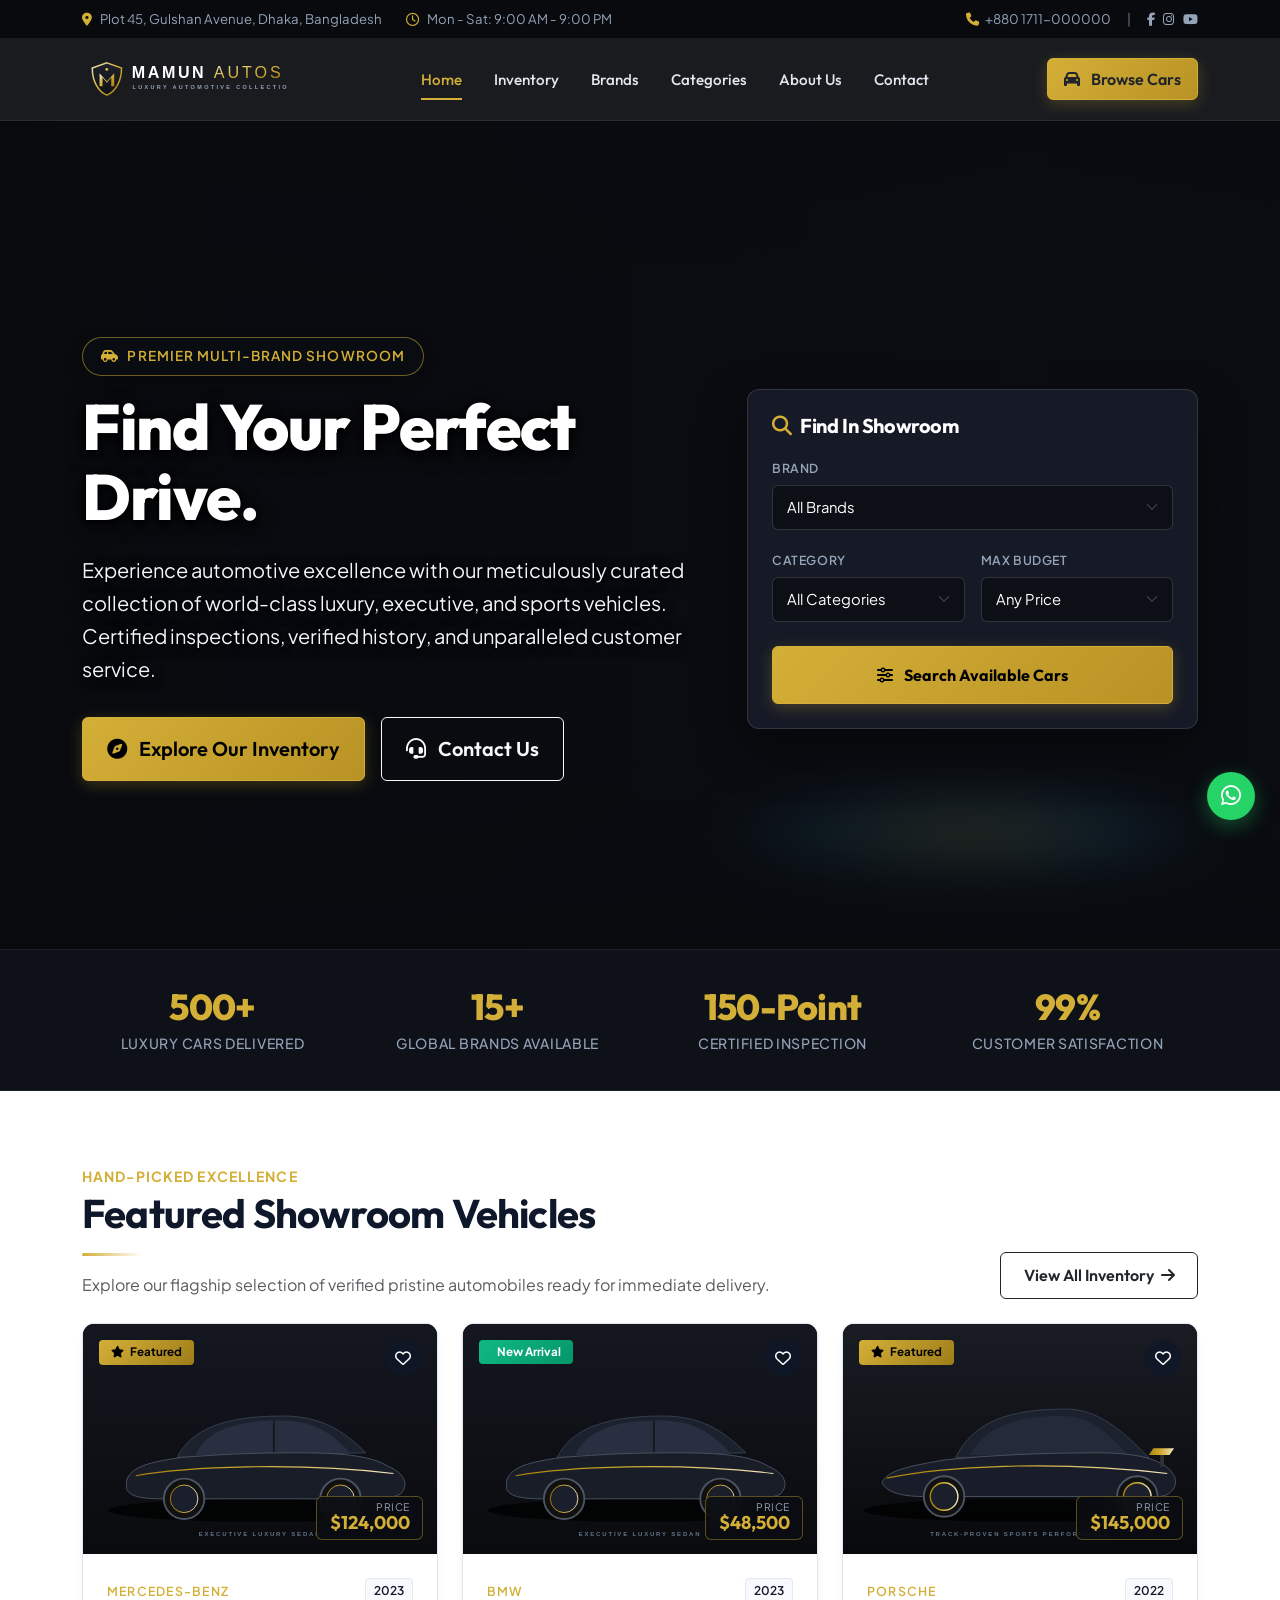
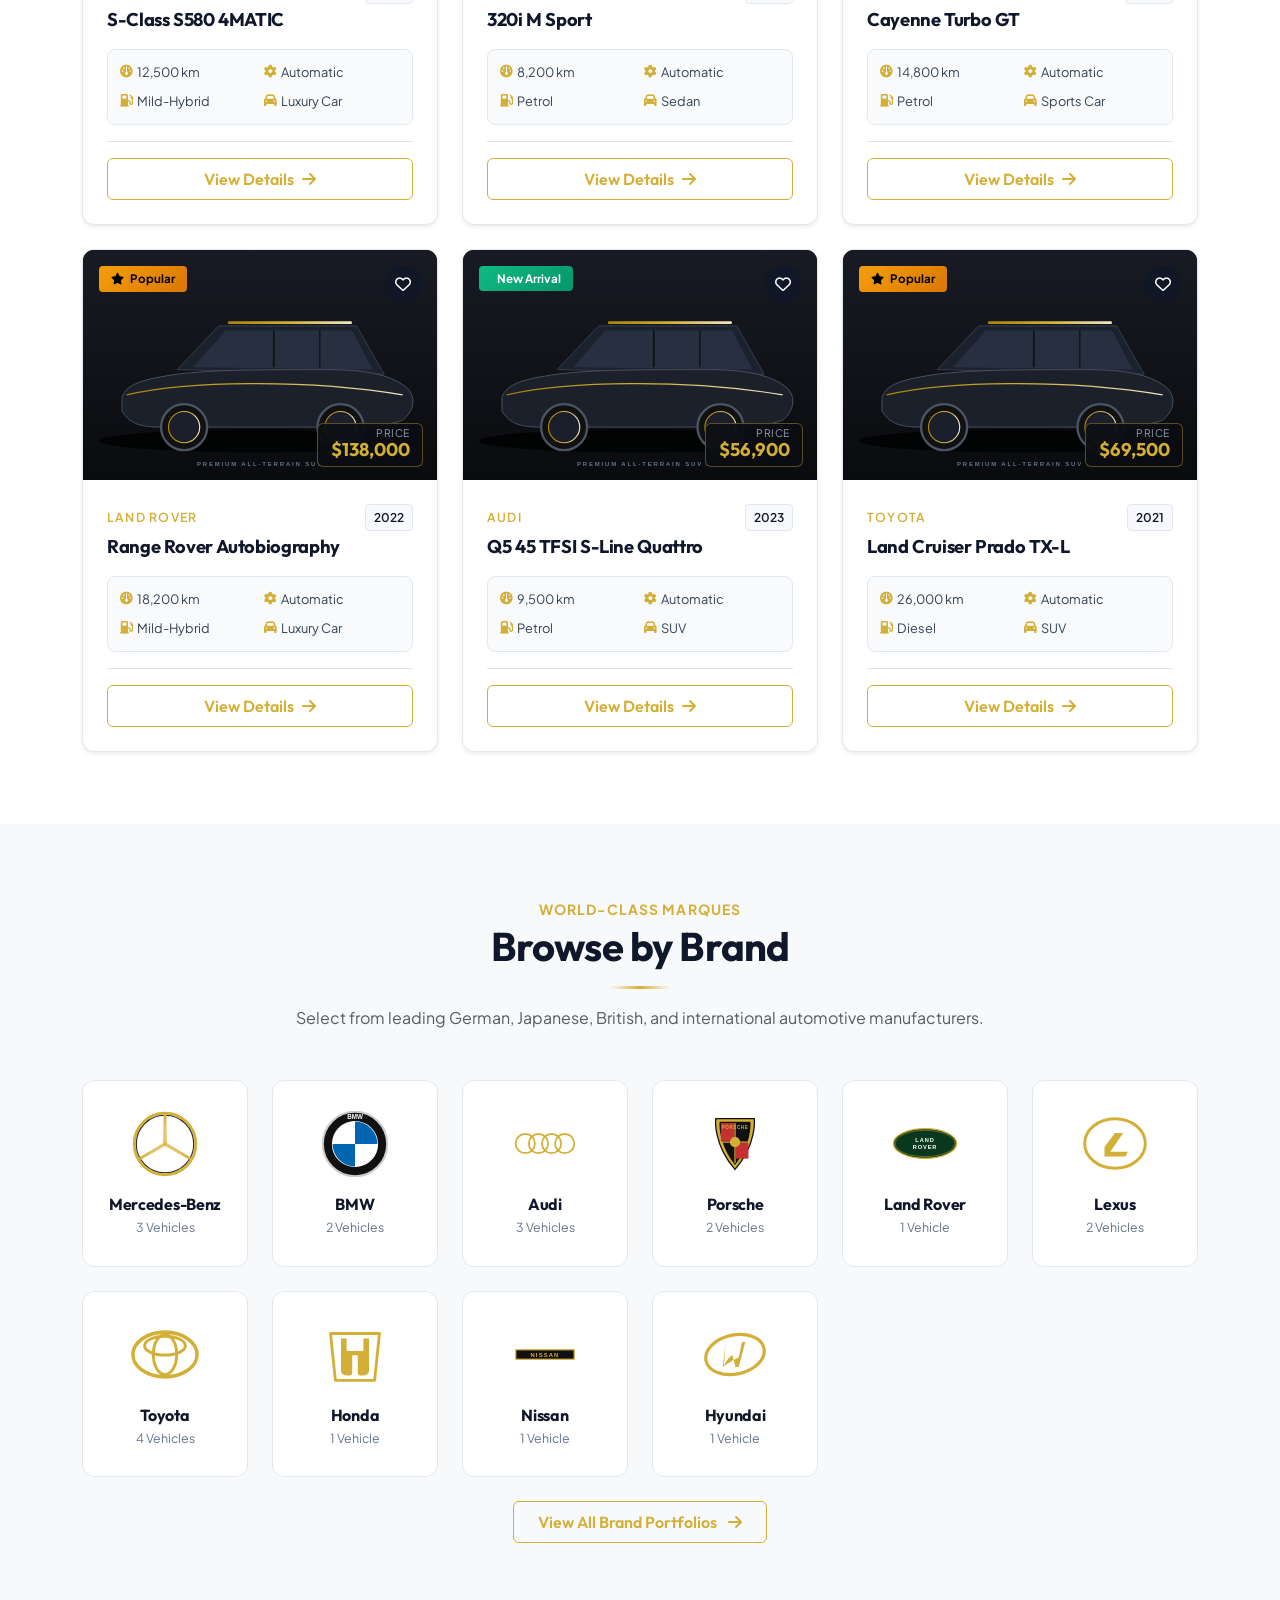
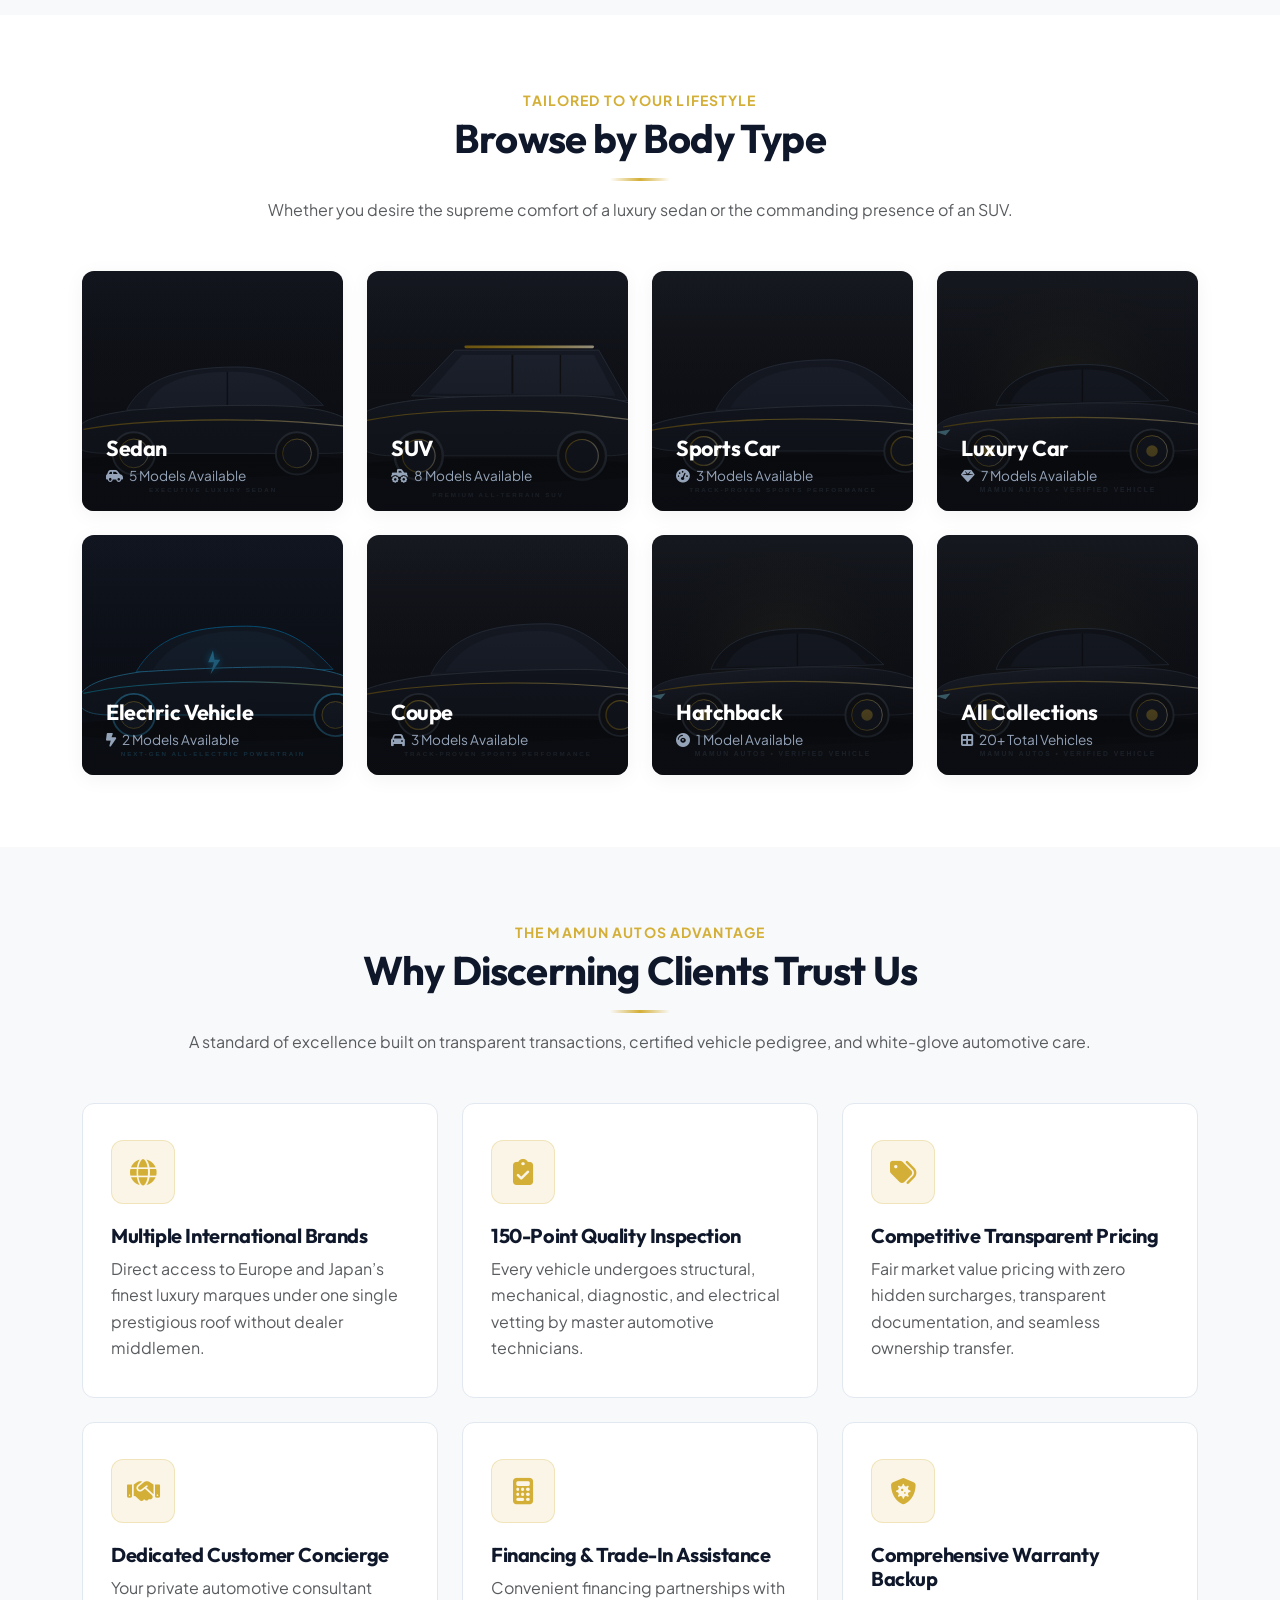
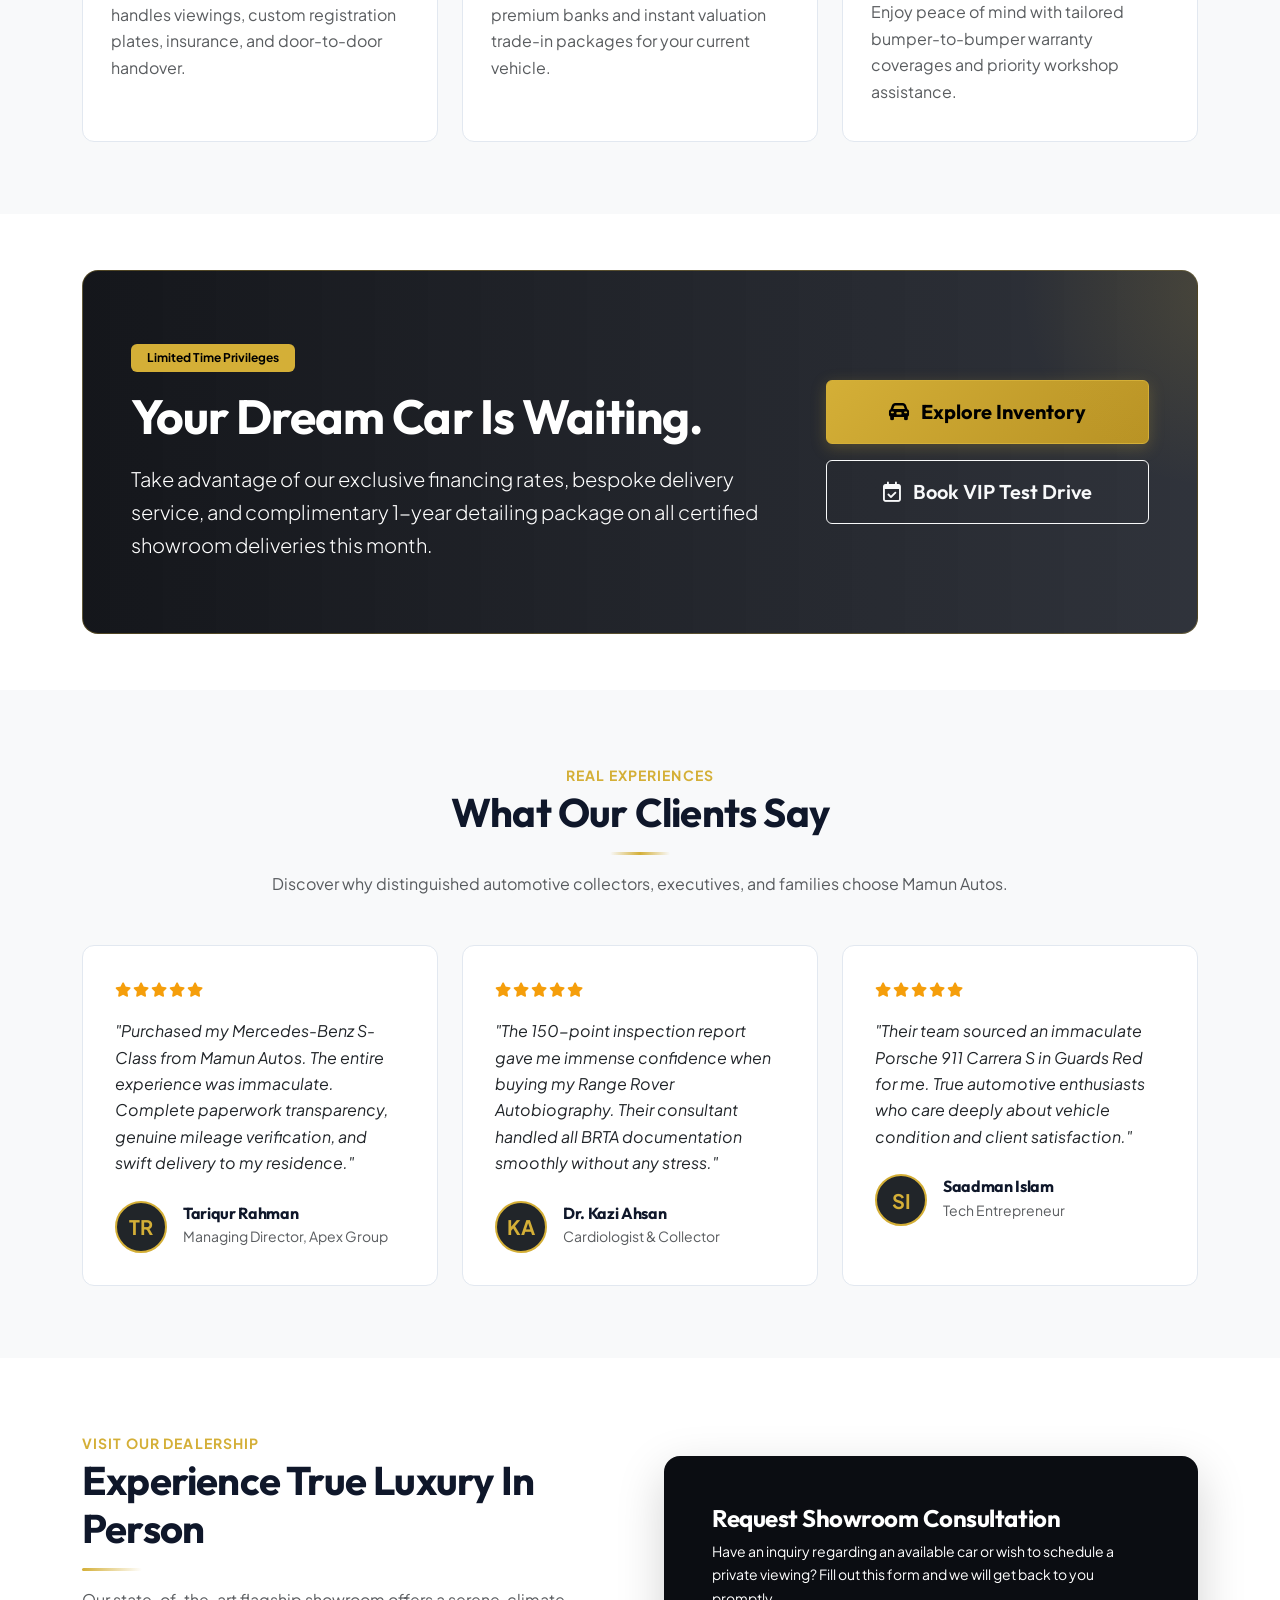
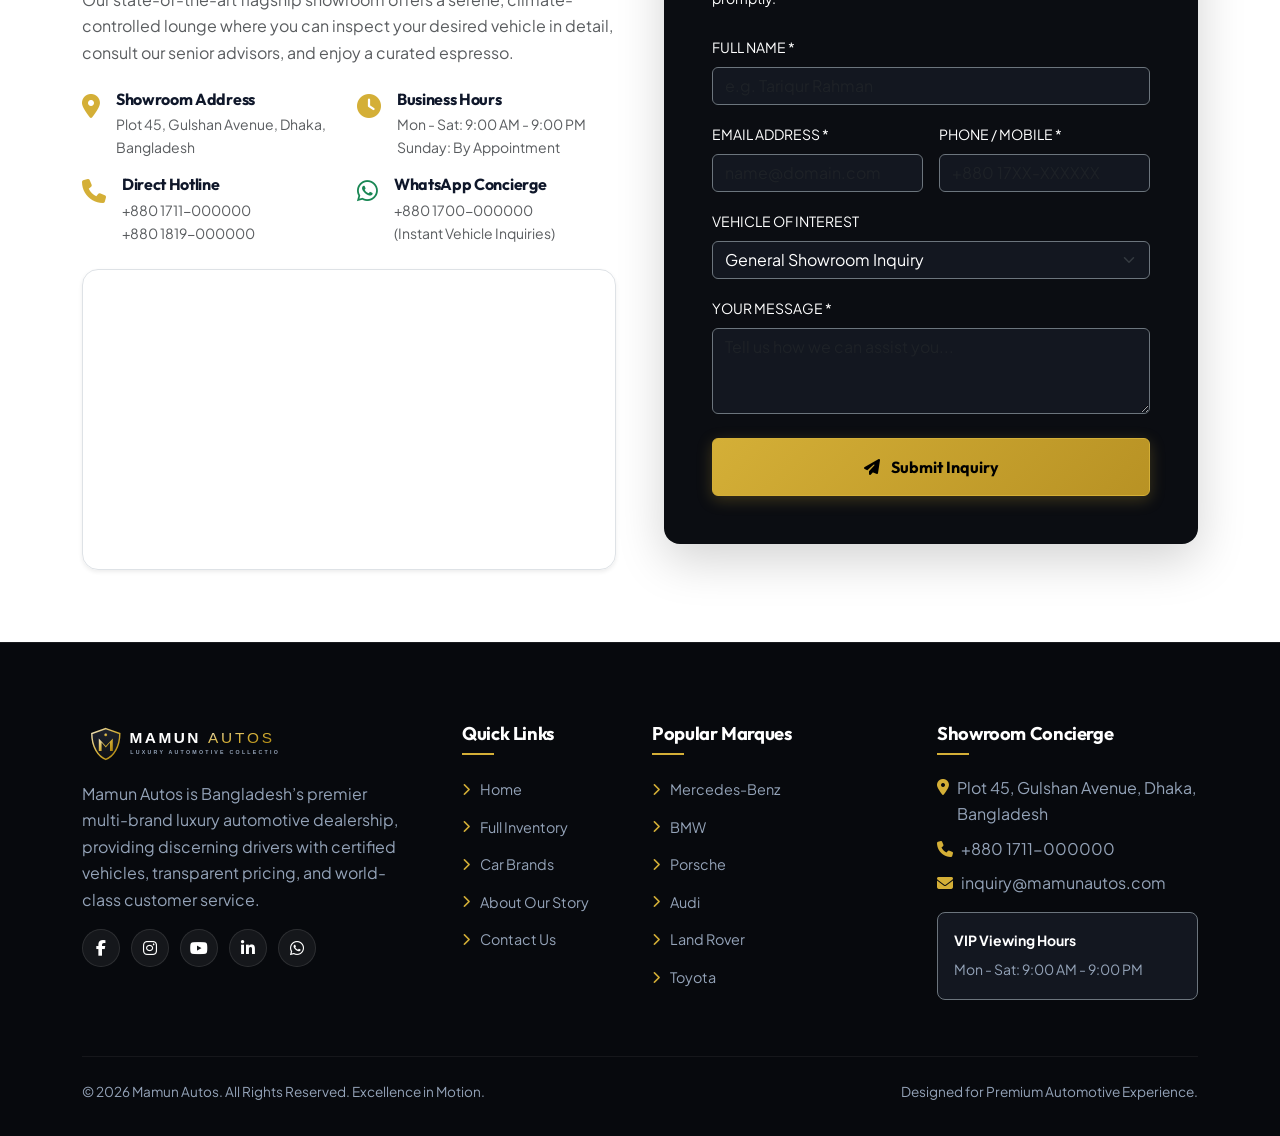
==== commit 9877c185: "updated hero" ====
--- a/index.html
+++ b/index.html
@@ -94,11 +94,30 @@
 
   <!-- Hero Section -->
   <header class="hero-section">
-    <div class="container">
+    <!-- Moving Luxury Car Background Media -->
+    <div class="hero-bg-wrapper">
+      <video autoplay muted loop playsinline class="hero-bg-video" poster="https://images.unsplash.com/photo-1614162692292-7ac56d7f7f1e?auto=format&fit=crop&w=2400&q=90">
+        <source src="https://assets.mixkit.co/videos/preview/mixkit-sports-car-driving-on-a-road-at-night-42861-large.mp4" type="video/mp4">
+        <source src="https://assets.mixkit.co/videos/preview/mixkit-luxury-sports-car-driving-through-the-city-at-night-42862-large.mp4" type="video/mp4">
+      </video>
+      <!-- High-Resolution Luxury Car Moving Image -->
+      <img src="https://images.unsplash.com/photo-1614162692292-7ac56d7f7f1e?auto=format&fit=crop&w=2400&q=90" 
+           alt="Premium Luxury Sports Car in Motion" 
+           class="hero-car-motion-img" 
+           onerror="this.onerror=null; this.src='https://images.unsplash.com/photo-1503376780353-7e6692767b70?auto=format&fit=crop&w=2400&q=90'">
+      
+      <!-- Subtle Dynamic Speed / Light Streaks -->
+      <div class="hero-motion-beam"></div>
+      
+      <!-- Reduced Directional Readability Overlay (Light over car, darker over text) -->
+      <div class="hero-overlay"></div>
+    </div>
+
+    <div class="container position-relative z-2">
       <div class="row align-items-center">
         <div class="col-lg-7 mb-5 mb-lg-0">
           <span class="hero-badge mb-3">
-            <i class="fa-solid fa-shield-halved"></i> Premier Multi-Brand Showroom
+            <i class="fa-solid fa-car-side fa-fade"></i> Premier Multi-Brand Showroom
           </span>
           <h1 class="hero-title">Find Your Perfect Drive.</h1>
           <p class="hero-lead">
@@ -356,7 +375,7 @@
       <div class="row g-4">
         <div class="col-12 col-sm-6 col-lg-3">
           <a href="inventory.html?category=Sedan" class="category-card">
-            <img src="https://images.unsplash.com/photo-1617814076367-b759c7d7e738?auto=format&fit=crop&w=600&q=80" alt="Sedan Category" onerror="this.src='assets/images/cars/placeholder-car.svg'">
+            <img src="https://images.unsplash.com/photo-1555215695-3004980ad54e?auto=format&fit=crop&w=600&q=80" alt="Sedan Category" onerror="this.src='assets/images/cars/placeholder-sedan.svg'">
             <div class="category-overlay">
               <h5 class="category-title">Sedan</h5>
               <span class="category-count"><i class="fa-solid fa-car-side me-1"></i> 5 Models Available</span>
--- a/assets/css/style.css
+++ b/assets/css/style.css
@@ -271,33 +271,141 @@
 }
 
 /* ==========================================================================
-   Hero Section
+   Hero Section with Visible Luxury Car & Smooth Motion
    ========================================================================== */
 
 .hero-section {
   position: relative;
-  min-height: 90vh;
+  min-height: 92vh;
   display: flex;
   align-items: center;
-  background: linear-gradient(180deg, rgba(11, 13, 18, 0.82) 0%, rgba(11, 13, 18, 0.94) 100%),
-              url('https://images.unsplash.com/photo-1617814076367-b759c7d7e738?auto=format&fit=crop&w=1920&q=80') center/cover no-repeat;
-  color: #FFFFFF;
-  padding: 8rem 0 5rem;
+  overflow: hidden;
+  color: #FFFFFF;
+  padding: 8.5rem 0 5.5rem;
+  background-color: #0B0D12;
+}
+
+.hero-bg-wrapper {
+  position: absolute;
+  inset: 0;
+  width: 100%;
+  height: 100%;
+  overflow: hidden;
+  z-index: 1;
+}
+
+/* High-Resolution Luxury Car Image with Smooth Cinematic Tracking Motion */
+.hero-car-motion-img {
+  position: absolute;
+  top: -5%;
+  left: -5%;
+  width: 110%;
+  height: 110%;
+  object-fit: cover;
+  object-position: center right;
+  filter: brightness(0.96) contrast(1.06) saturate(1.12);
+  animation: heroCarMotion 16s cubic-bezier(0.25, 1, 0.5, 1) infinite alternate;
+  transform-origin: center right;
+  z-index: 1;
+}
+
+@keyframes heroCarMotion {
+  0% {
+    transform: scale(1) translate3d(0, 0, 0);
+  }
+  50% {
+    transform: scale(1.08) translate3d(-30px, -10px, 0);
+  }
+  100% {
+    transform: scale(1.14) translate3d(-55px, -4px, 0);
+  }
+}
+
+/* Video Layer (Smooth driving video) */
+.hero-bg-video {
+  position: absolute;
+  top: 50%;
+  left: 50%;
+  min-width: 100%;
+  min-height: 100%;
+  width: auto;
+  height: auto;
+  transform: translate(-50%, -50%) scale(1.05);
+  object-fit: cover;
+  opacity: 0.82;
+  filter: contrast(1.1) brightness(0.95);
+  z-index: 2;
+}
+
+/* Subtle Dynamic Speed / Light Streak in Bottom Right */
+.hero-motion-beam {
+  position: absolute;
+  bottom: 8%;
+  right: 5%;
+  width: 500px;
+  height: 90px;
+  background: radial-gradient(ellipse at center, rgba(212, 175, 55, 0.3) 0%, rgba(56, 189, 248, 0.18) 45%, transparent 75%);
+  filter: blur(25px);
+  pointer-events: none;
+  z-index: 3;
+  animation: beamPulse 4s ease-in-out infinite alternate;
+}
+
+@keyframes beamPulse {
+  0% {
+    opacity: 0.4;
+    transform: translateX(0) scaleX(0.9);
+  }
+  100% {
+    opacity: 0.85;
+    transform: translateX(-40px) scaleX(1.15);
+  }
+}
+
+/* Reduced Directional Overlay: Dark on left for text readability, clear & bright over the car! */
+.hero-overlay {
+  position: absolute;
+  inset: 0;
+  background: 
+    linear-gradient(
+      90deg,
+      rgba(8, 10, 14, 0.85) 0%,
+      rgba(8, 10, 14, 0.68) 35%,
+      rgba(8, 10, 14, 0.32) 58%,
+      rgba(8, 10, 14, 0.1) 80%,
+      rgba(8, 10, 14, 0.25) 100%
+    ),
+    linear-gradient(
+      180deg,
+      rgba(8, 10, 14, 0.5) 0%,
+      transparent 22%,
+      transparent 78%,
+      rgba(8, 10, 14, 0.75) 100%
+    );
+  pointer-events: none;
+  z-index: 4;
+}
+
+.hero-section .container {
+  position: relative;
+  z-index: 5;
 }
 
 .hero-badge {
   display: inline-flex;
   align-items: center;
   gap: 0.5rem;
-  padding: 0.4rem 1rem;
-  background: rgba(212, 175, 55, 0.12);
-  border: 1px solid rgba(212, 175, 55, 0.35);
+  padding: 0.45rem 1.15rem;
+  background: rgba(11, 13, 18, 0.7);
+  backdrop-filter: blur(8px);
+  border: 1px solid rgba(212, 175, 55, 0.5);
   border-radius: 50px;
   color: var(--gold-primary);
   font-size: 0.85rem;
   font-weight: 600;
   text-transform: uppercase;
   letter-spacing: 0.08em;
+  box-shadow: 0 4px 15px rgba(0, 0, 0, 0.3);
 }
 
 .hero-title {
@@ -306,13 +414,15 @@
   line-height: 1.1;
   color: #FFFFFF;
   margin-bottom: 1.25rem;
+  text-shadow: 0 4px 20px rgba(0, 0, 0, 0.9), 0 2px 6px rgba(0, 0, 0, 0.95);
 }
 
 .hero-lead {
   font-size: clamp(1.05rem, 2vw, 1.25rem);
-  color: #CBD5E1;
+  color: #F1F5F9;
   max-width: 620px;
   margin-bottom: 2rem;
+  text-shadow: 0 2px 14px rgba(0, 0, 0, 0.85), 0 1px 3px rgba(0, 0, 0, 0.9);
 }
 
 /* Quick Search Box in Hero */
@@ -934,7 +1044,7 @@
 
 .page-header {
   background: linear-gradient(180deg, rgba(11, 13, 18, 0.94) 0%, rgba(19, 23, 32, 0.98) 100%),
-              url('https://images.unsplash.com/photo-1617814076367-b759c7d7e738?auto=format&fit=crop&w=1920&q=80') center/cover no-repeat;
+              url('https://images.unsplash.com/photo-1503376780353-7e6692767b70?auto=format&fit=crop&w=1920&q=80') center/cover no-repeat;
   color: #FFFFFF;
   padding: 6.5rem 0 3.5rem;
   border-bottom: 1px solid rgba(255, 255, 255, 0.08);
@@ -1120,6 +1230,16 @@
     padding: 7rem 0 4rem;
     min-height: auto;
   }
+
+  .hero-overlay {
+    background: linear-gradient(
+      180deg,
+      rgba(8, 10, 14, 0.8) 0%,
+      rgba(8, 10, 14, 0.55) 40%,
+      rgba(8, 10, 14, 0.3) 70%,
+      rgba(8, 10, 14, 0.8) 100%
+    );
+  }
   
   .car-gallery-main {
     height: 360px;
